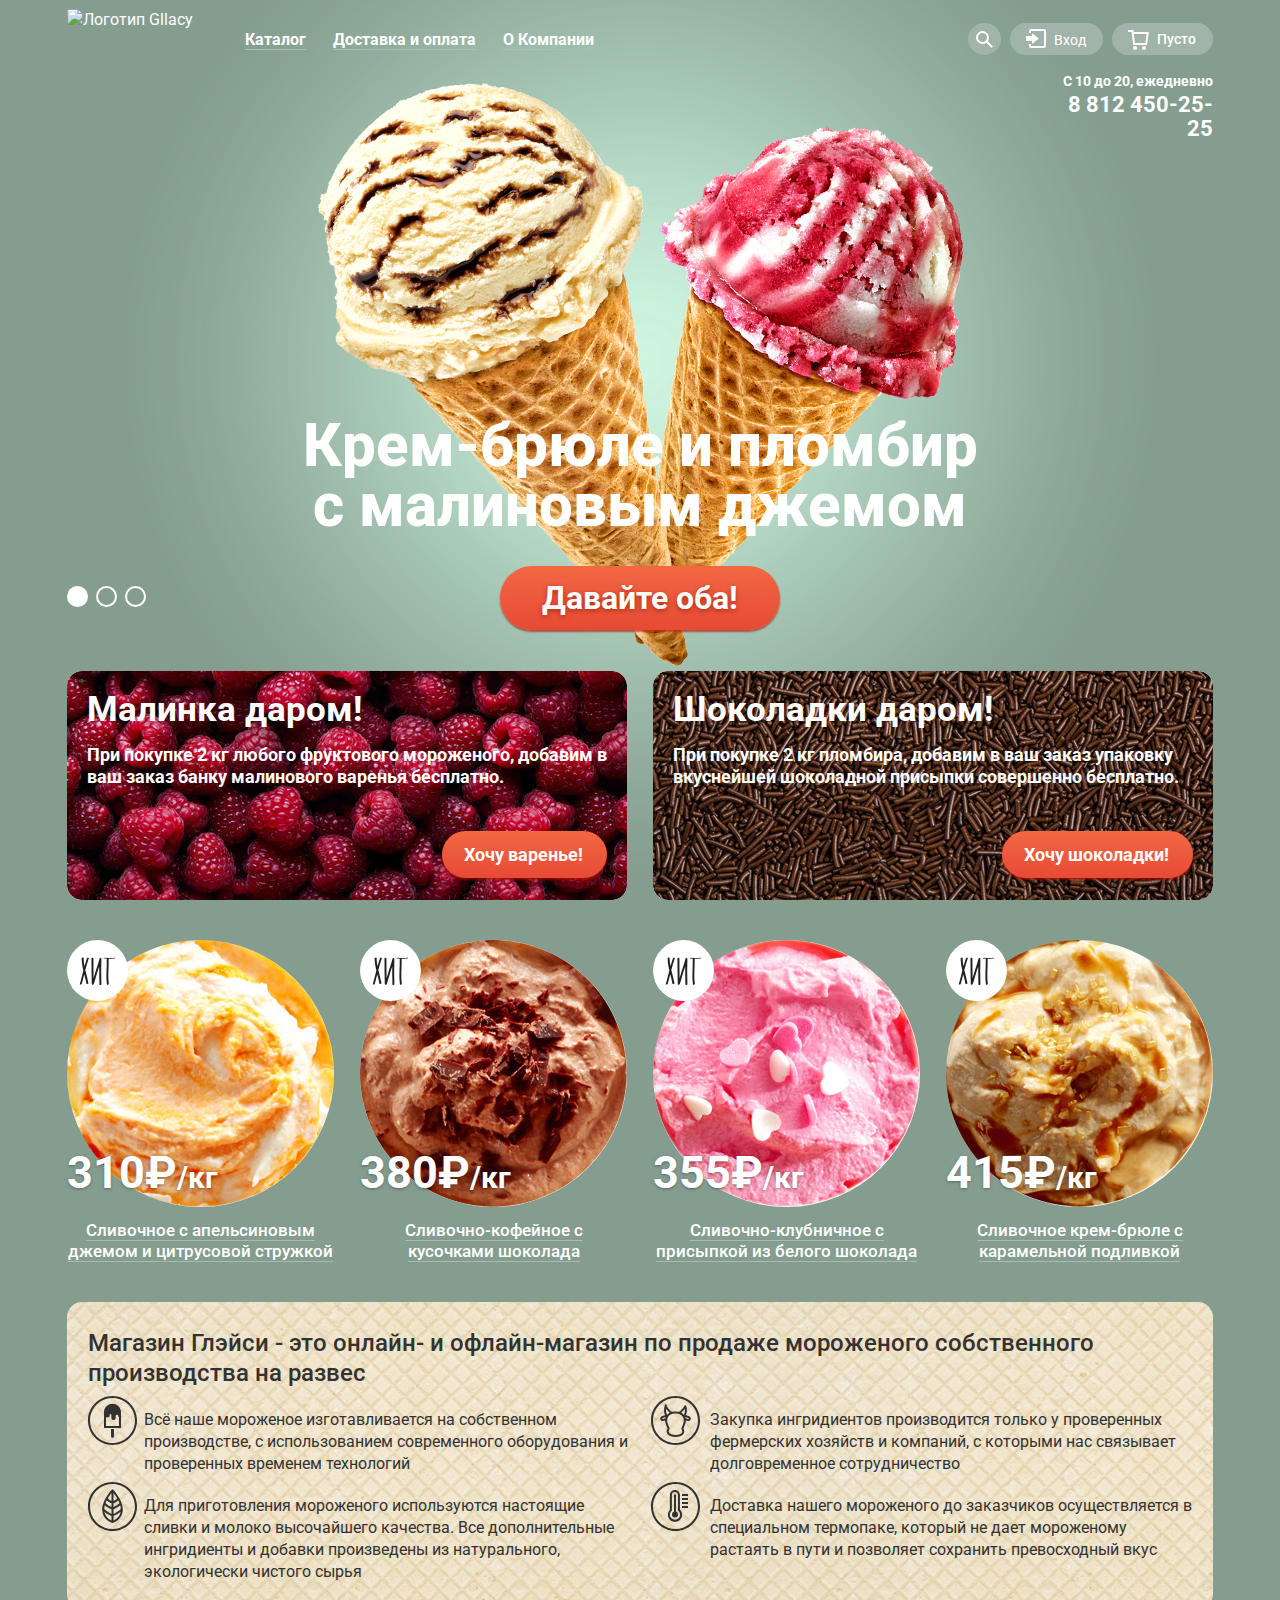
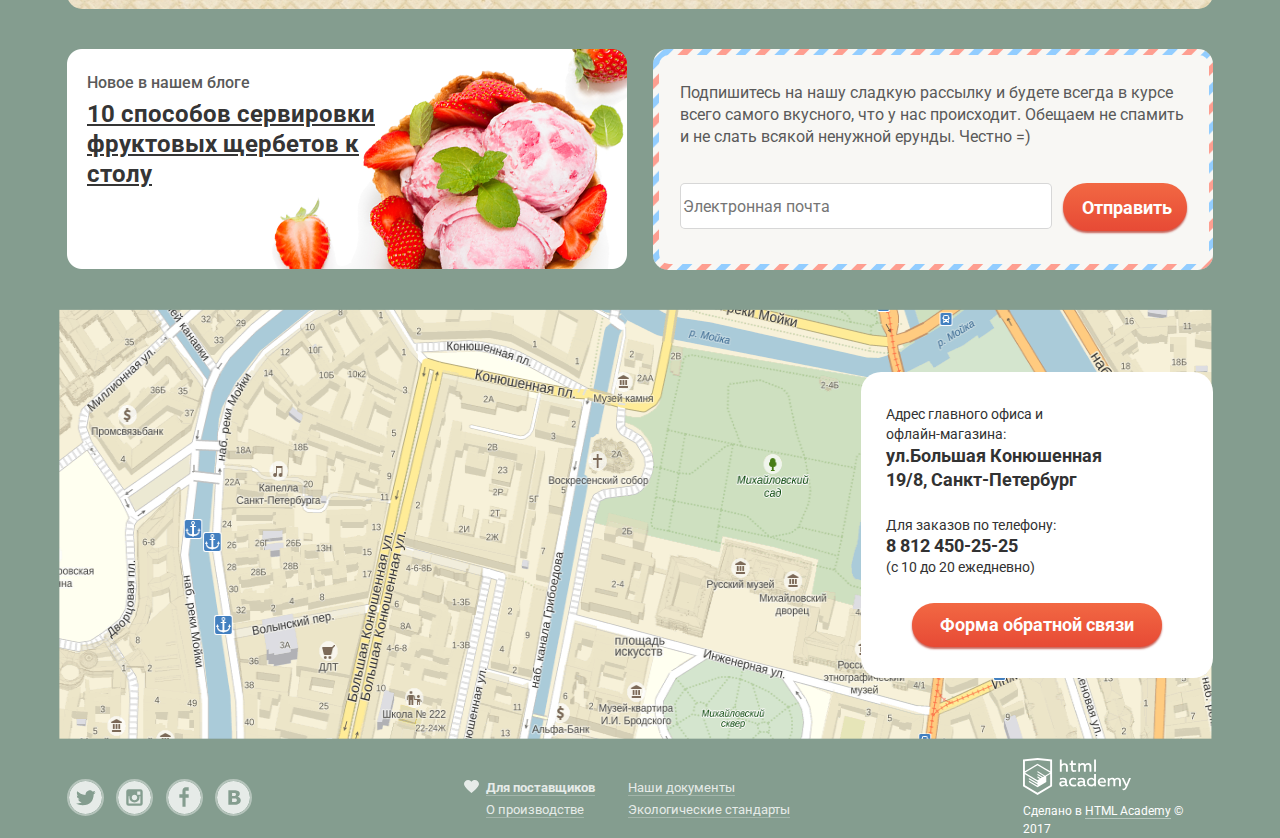
==== index.html @ 9f85aa32 "Декоративные элементы личного проекта" ====
<!DOCTYPE html>
<html lang="ru">
  <head>
    <meta charset="utf-8">
    <title>Gllacy-магазин мороженого</title>
    <link href="https://fonts.googleapis.com/css?family=Roboto:400,700&amp;subset=cyrillic" rel="stylesheet">
    <link href="css/normalize.css" rel="stylesheet">
    <link href="css/style.css" rel="stylesheet">
  </head>
  <body>
    <input class="visually-hidden" type="radio" id="product-1" name="toggle" checked>
    <input class="visually-hidden" type="radio" id="product-2" name="toggle">
    <input class="visually-hidden" type="radio" id="product-3" name="toggle">
    <div class="site-wrapper">
      <header class="main-header wrapper-page">
        <nav class="main-navigation">
          <div class="main-navigation-container">
            <img class="main-header-logo" src="img/logo.svg" width="154" height="64" alt="Логотип Gllacy">
            <ul class="site-navigation">
              <li class="site-navigation-item site-subnavigation-open">
                <a class="site-navigation-item-link" href="#">Каталог</a>
                <ul class="popup site-subnavigation">
                  <li class="site-subnavigation-new"><a href="#"><b>Новинки</b></a></li>
                  <li><a href="catalog.html">Сливочное</a></li>
                  <li><a href="#">Щербеты</a></li>
                  <li><a href="#">Фруктовый лёд</a></li>
                  <li><a href="#">Мелорин</a></li>
                </ul>
              </li>
              <li class="site-navigation-item"><a class="site-navigation-item-link" href="delivery.html">Доставка и оплата</a></li>
              <li class="site-navigation-item"><a class="site-navigation-item-link" href="company.html">О Компании</a></li>
            </ul>
            <div class="header-right-wrapper">
              <div class="header-search">
                <a class="header-search-button" href="#"><span class="visually-hidden">Поиск</span>
                  <svg xmlns="http://www.w3.org/2000/svg" xmlns:xlink="http://www.w3.org/1999/xlink" width="17" height="17" viewBox="0 0 17 17"><path fill="#fff" d="M16.958 15.527L11.75 10.32A6.455 6.455 0 0 0 13 6.5 6.5 6.5 0 1 0 6.5 13a6.465 6.465 0 0 0 3.839-1.263l5.205 5.204 1.414-1.414zM6.5 11C4.019 11 2 8.981 2 6.5S4.019 2 6.5 2 11 4.019 11 6.5 8.981 11 6.5 11z"/></svg>
                </a>
                <form class="popup search-form" action="https://echo.htmlacademy.ru" method="get">
                  <p>
                    <label class="visually-hidden" for="search-field">Что ищем?</label>
                    <input class="field-search" type="search" name="search" id="search-field" placeholder="Что ищем?">
                  </p>
                  <button class="button button-search visually-hidden" type="submit">Найти</button>
                </form>
              </div>
              <div class="user-navigation">
                <a class="login-link" href="#">Вход</a>
                <div class="popup-login">
                  <form class="popup login-form" action="https://echo.htmlacademy.ru" method="post">
                    <p>
                      <label class="visually-hidden" for="login-field">Электронная почта</label>
                      <input class="field-login" type="email" name="login" id="login-field" placeholder="Электронная почта">
                    </p>
                    <p>
                      <label class="visually-hidden" for="password-field">Пароль</label>
                      <input class="field-login" type="password" name="password" id="password-field" placeholder="Пароль">
                    </p>
                    <button class="button button-login" type="submit">Войти</button>
                  </form>
                  <ul class="login-link-help">
                    <li><a href="#">Забыли пароль?</a></li>
                    <li><a href="#">Новая регистрация</a></li>
                  </ul>
                </div>
              </div>
              <div class="main-basket">
                <a class="main-basket-button" href="#">Пусто</a>
              </div>
            </div>
          </div>
          <div class="main-bottom-container">
            <p class="main-schedule">С 10 до 20, ежедневно</p>
            <p class="main-phone"><a href="tel:88124502525">8 812 450-25-25</a></p>
          </div>
        </nav>
      </header>
      <main class="container">
        <div class="wrapper-page">
          <h1 class="visually-hidden">Gllacy</h1>
          <section class="slider">
            <ul class="slider-list">
              <li class="slide-item slide" id="slide1">
                <h3>Крем-брюле и пломбир с малиновым джемом</h3>
                <p><a class="button slide-button" href="#">Давайте оба!</a></p>
              </li>
              <li class="slide-item slide" id="slide2">
                <h3>Шоколадный пломбир и лимонный сорбет</h3>
                <p><a class="button slide-button" href="#">Давайте оба!</a></p>
              </li>
              <li class="slide-item slide" id="slide3">
                <h3>Пломбир с помадкой и клубничный щербет</h3>
                <p><a class="button slide-button" href="#">Давайте оба!</a></p>
              </li>
            </ul>
            <div class="slider-controls">
              <label for="product-1">Первый слайд</label>
              <label for="product-2">Второй слайд</label>
              <label for="product-3">Третий слайд</label>
            </div>
          </section>
          <section class="promotions">
            <div class="promotions-container promotions-raspberry">
              <h2 class="promotions-item-present">Малинка даром!</h2>
              <p class="promotions-item-conditions">При покупке 2 кг любого фруктового мороженого, добавим в ваш заказ банку малинового варенья бесплатно.</p>
              <a class="button promotions-item-button" href="#">Хочу варенье!</a>
            </div>
            <div class="promotions-container promotions-chocolate">
              <h2 class="promotions-item-present">Шоколадки даром!</h2>
              <p class="promotions-item-conditions">При покупке 2 кг пломбира, добавим в ваш заказ упаковку вкуснейшей шоколадной присыпки совершенно бесплатно.</p>
              <a class="button promotions-item-button" href="#">Хочу шоколадки!</a>
            </div>
          </section>
          <section class="catalog">
            <h2 class="visually-hidden">Выбор покупателей</h2>
            <ul class="catalog-list">
              <li class="catalog-item catalog-item-hit">
                <img src="img/orange.jpg" width="267" height="267" alt="Сливочное с апельсиновым джемом">
                <p class="catalog-item-price">310&#8381;<span class="catalog-item-weight">/кг</span></p>
                <h3 class="catalog-item-title">
                  <a href="description-orange.html">Сливочное с апельсиновым джемом и цитрусовой стружкой</a>
                </h3>
                <p class="catalog-quickview"><a class="button catalog-button" href="#">Быстрый просмотр</a></p>
              </li>
              <li class="catalog-item catalog-item-hit">
                <img src="img/coffee.jpg" width="267" height="267" alt="Сливочно-кофейное">
                <p class="catalog-item-price">380&#8381;<span class="catalog-item-weight">/кг</span></p>
                <h3 class="catalog-item-title">
                  <a href="description-coffee.html">Сливочно-кофейное с кусочками шоколада</a>
                </h3>
                <p class="catalog-quickview"><a class="button catalog-button" href="#">Быстрый просмотр</a></p>
              </li>
              <li class="catalog-item catalog-item-hit">
                <img src="img/strawberry.jpg" width="267" height="267" alt="Сливочно-клубничное">
                <p class="catalog-item-price">355&#8381;<span class="catalog-item-weight">/кг</span></p>
                <h3 class="catalog-item-title">
                  <a href="description-strawberry.html">Сливочно-клубничное с присыпкой из белого шоколада</a>
                </h3>
                <p class="catalog-quickview"><a class="button catalog-button" href="#">Быстрый просмотр</a></p>
              </li>
              <li class="catalog-item catalog-item-hit">
                <img src="img/brulee.jpg" width="267" height="267" alt="Сливочное крем-брюле">
                <p class="catalog-item-price">415&#8381;<span class="catalog-item-weight">/кг</span></p>
                <h3 class="catalog-item-title">
                  <a href="description-brulee.html">Сливочное крем-брюле с карамельной подливкой</a>
                </h3>
                <p class="catalog-quickview"><a class="button catalog-button" href="#">Быстрый просмотр</a></p>
              </li>
            </ul>
          </section>
          <section class="advantages">
            <h3 class="advantages-title">Магазин Глэйси - это онлайн- и офлайн-магазин по продаже мороженого собственного производства на развес</h3>
            <ul class="advantages-list">
              <li class="advantages-item">
                <p class="advantages-icon-ice-cream">Всё наше мороженое изготавливается на собственном производстве, с использованием современного оборудования и проверенных временем технологий</p>
              </li>
              <li class="advantages-item">
                <p class="advantages-icon-cow">Закупка ингридиентов производится только у проверенных фермерских хозяйств и компаний, с которыми нас связывает долговременное сотрудничество</p>
              </li>
              <li class="advantages-item">
                <p class="advantages-icon-eco">Для приготовления мороженого используются настоящие сливки и молоко высочайшего качества. Все дополнительные ингридиенты и добавки произведены из натурального, экологически чистого сырья</p>
              </li>
              <li class="advantages-item">
                <p class="advantages-icon-thermometer">Доставка нашего мороженого до заказчиков осуществляется в специальном термопаке, который не дает мороженому растаять в пути и позволяет сохранить превосходный вкус</p>
              </li>
            </ul>
          </section>
          <div class="blog-container">
            <article class="blog">
              <h2 class="visually-hidden">Блог</h2>
              <p class="blog-title">Новое в нашем блоге</p>
              <p class="blog-recipe"><a href="recipe.html">10 способов сервировки фруктовых щербетов к столу</a></p>
            </article>
            <section class="subscription">
              <div class="subscription-background">
                <p class="subscription-info">Подпишитесь на нашу сладкую рассылку и будете всегда в курсе всего самого вкусного, что у нас происходит. Обещаем не спамить и не слать всякой ненужной ерунды. Честно =)</p>
                <form class="subscription-form" action="https://echo.htmlacademy.ru" method="post">
                  <p class="subscription-item">
                    <label class="visually-hidden" for="subscription-field">Электронная почта</label>
                    <input class="field-subscription" type="email" name="mail" id="subscription-field" placeholder="Электронная почта">
                  </p>
                  <button class="button button-subscription" type="submit">Отправить</button>
                </form>
              </div>
            </section>
          </div>
        </div>
        <div class="contacts-information">
          <img class="map" src="img/map.png" width="1200" height="430" alt="Адрес магазина на карте">
          <div class="wrapper-page">
            <section class="contacts">
              <p>Адрес главного офиса
              и офлайн-магазина:
              <b class="contacts-address">ул.Большая Конюшенная
              19/8, Санкт-Петербург</b>
              Для заказов по телефону:</p>
              <p class="contacts-telephone-link"><a href="tel:88124502525">8 812 450-25-25</a>
                (с 10 до 20 ежедневно)</p>
              <a class="button contacts-button" href="contacts.html">Форма обратной связи</a>
            </section>
          </div>
        </div>
      </main>
      <footer class="main-footer wrapper-page">
        <div class="main-footer-container">
          <div>
            <ul class="footer-social">
              <li>
                <a class="social-button" href="#"><span class="visually-hidden">Твиттер</span>
                  <svg xmlns="http://www.w3.org/2000/svg" width="33" height="33" viewBox="0 0 32 32"><path fill="#FFF" d="M16 0C7.164 0 0 7.164 0 16c0 8.837 7.164 16 16 16 8.837 0 16-7.163 16-16 0-8.836-7.163-16-16-16zm7.944 12.809c-.251 6.516-3.463 10.832-10.992 10.702h-.486c-.447 0-4.543-.443-5.344-1.823 2.479.19 4.247-.406 5.12-1.136-1.048-.289-2.923-.461-3.251-2.848.384.104.618.221 1.299.113-1.307-.824-2.758-1.519-2.679-3.643.311.317 1.164.518 1.46.457-.768-.233-2.149-3.244-.974-4.781 1.984 1.79 4.075 3.482 7.804 3.643.227-2.214 1.24-3.699 3.168-4.325 1.84-.479 3.255.26 3.901 1.138.737-.224 1.453-.466 2.193-.685-.004.833-.569 1.463-.935 1.709.747.165 1.423-.475 1.423-.475-.184.963-1.094 1.725-1.707 1.954z"/></svg>
                </a>
              </li>
              <li>
                <a class="social-button" href="#"><span class="visually-hidden">Инстаграм</span>
                  <svg xmlns="http://www.w3.org/2000/svg" width="33" height="33" viewBox="0 0 32 32"><g fill="#FFF"><path d="M20.916 16a4.938 4.938 0 1 1-9.877 0c0-.394.051-.773.138-1.14h-.897v6.838h11.396V14.86h-.897c.086.367.137.746.137 1.14z"/><path d="M15.978 18.659c1.466 0 2.659-1.193 2.659-2.659s-1.193-2.659-2.659-2.659c-1.466 0-2.659 1.193-2.659 2.659s1.192 2.659 2.659 2.659zM18.637 10.302h3.039v3.039h-3.039z"/><path d="M16 0C7.164 0 0 7.164 0 16c0 8.837 7.164 16 16 16 8.837 0 16-7.163 16-16 0-8.836-7.163-16-16-16zm7.955 21.698a2.285 2.285 0 0 1-2.279 2.279H10.279A2.285 2.285 0 0 1 8 21.698V10.302a2.286 2.286 0 0 1 2.279-2.279h11.396a2.286 2.286 0 0 1 2.279 2.279v11.396z"/></g></svg>
                </a>
              </li>
              <li>
                <a class="social-button" href="#"><span class="visually-hidden">Фейсбук</span>
                  <svg xmlns="http://www.w3.org/2000/svg" width="33" height="33" viewBox="0 0 32 32"><path fill="#FFF" d="M16 0C7.164 0 0 7.163 0 16s7.164 16 16 16c8.837 0 16-7.164 16-16S24.837 0 16 0zm4.062 9.455h-3.021v3.444h3.021v3.445h-3.021v8.61H14.02v-8.61H11v-3.445h3.021V9.455c0-1.902 1.353-3.445 3.021-3.445h3.021v3.445z"/></svg>
                </a>
              </li>
              <li>
                <a class="social-button" href="#"><span class="visually-hidden">Вконтакте</span>
                  <svg xmlns="http://www.w3.org/2000/svg" width="33" height="33" viewBox="0 0 32 32"><g fill="#FFF"><path d="M16.637 14.495c.402-.019.719-.082.951-.188.326-.145.54-.33.641-.559.101-.229.15-.496.15-.797 0-.232-.058-.465-.174-.697-.116-.232-.322-.405-.617-.517-.264-.1-.592-.155-.984-.165a76.242 76.242 0 0 0-1.652-.014h-.339v2.965h.565c.571 0 1.057-.009 1.459-.028zM18.118 17.084c-.282-.081-.672-.125-1.166-.132a127.97 127.97 0 0 0-1.55-.009h-.79v3.493h.264c1.014 0 1.74-.003 2.18-.009a3.2 3.2 0 0 0 1.212-.245c.377-.157.633-.364.774-.625s.214-.562.214-.9c0-.446-.088-.788-.261-1.03-.17-.241-.464-.423-.877-.543z"/><path d="M16 0C7.164 0 0 7.164 0 16c0 8.837 7.164 16 16 16 8.837 0 16-7.163 16-16 0-8.836-7.163-16-16-16zm6.602 20.531a3.73 3.73 0 0 1-1.124 1.327c-.552.415-1.161.71-1.823.886s-1.501.264-2.519.264h-6.121V8.987h5.443c1.13 0 1.957.038 2.48.113a5.126 5.126 0 0 1 1.561.5c.533.27.929.632 1.189 1.087.26.455.392.975.392 1.558 0 .678-.179 1.278-.536 1.795-.358.518-.863.92-1.517 1.208v.075c.917.182 1.642.559 2.179 1.13.537.571.807 1.325.807 2.261 0 .678-.138 1.283-.411 1.817z"/></g></svg>
                </a>
              </li>
            </ul>
          </div>
          <div>
            <ul class="footer-menu">
              <li class="footer-item-wrapper"><a class="footer-item-provider" href="suppliers.html">Для поставщиков</a></li>
              <li class="footer-item-wrapper footer-item-documentation"><a class="footer-item" href="documentation.html">Наши документы</a></li>
              <li class="footer-item-wrapper"><a class="footer-item" href="production.html">О производстве</a></li>
              <li class="footer-item-wrapper"><a class="footer-item" href="standards.html">Экологические стандарты</a></li>
            </ul>
          </div>
          <div class="footer-copyright">
            <a href="https://htmlacademy.ru/intensive/htmlcss"><img src="img/logo_htmlacademy_small.svg" width="108" height="39" alt="Логотип htmlacademy"></a>
            <p class="footer-copyright-link">Сделано в <a class="footer-copyright-link" href="https://htmlacademy.ru/intensive/htmlcss">HTML Academy</a> &copy; 2017</p>
          </div>
        </div>
      </footer>
      <section class="modal modal-feedback">
        <h3>Мы обязательно вам ответим!</h3>
        <form class="feedback-form" action="https://echo.htmlacademy.ru" method="post">
          <p>
            <label class="visually-hidden" for="feedback-name">Имя</label>
            <input class="feedback-field" type="text" name="name" id="feedback-name" placeholder="Как вас зовут?">
          </p>
          <p>
            <label class="visually-hidden" for="feedback-mail">Почта</label>
            <input class="feedback-field" type="email" name="mail" id="feedback-mail" placeholder="Ваша почта для ответа?">
          </p>
          <p>
            <label class="visually-hidden" for="feedback-comment">Текст</label>
            <textarea class="feedback-field-comment" name="text" id="feedback-comment" rows="">Напишите что-нибудь...</textarea>
          </p>
          <button class="button button-feedback" type="submit">Отправить</button>
        </form>
        <button class="modal-close" type="button">Закрыть</button>
      </section>
    </div>
  </body>
</html>
---- css/style.css ----
body {
  margin: 0;
  padding: 0;

  font-family: "Roboto", Arial, sans-serif;
  font-size: 16px;
  line-height: 22px;
  font-weight: 400;
  color: #ffffff;

  background-color: #849d8f;
}

.visually-hidden:not(:focus):not(:active),
input[type="checkbox"].visually-hidden,
input[type="radio"].visually-hidden {
  position: absolute;

  width: 1px;
  height: 1px;
  margin: -1px;
  border: 0;
  padding: 0;

  white-space: nowrap;

  clip-path: inset(100%);
  clip: rect(0 0 0 0);
  overflow: hidden;
}

.button {
  text-decoration: none;
}

.button:hover,
.button:focus {
  background: linear-gradient(to bottom, #f58669 0%, #ec6f5e 100%);
  box-shadow: 0 2px 2px rgba(172, 16, 0, 1);
}

.button:active {
  background: linear-gradient(to bottom, #d84732 0%, #e1613e 100%);
  box-shadow: inset 0 2px 2px rgba(172, 16, 0, 1);
}

.popup {
  box-shadow: 0 20px 20px rgba(0, 0, 0, 0.4);
  background-color: #f8f7f4;
}

.site-wrapper {
  background-color: #849d8f;
  background-repeat: no-repeat;
  background-position: top center;

  transition: background-image 0.5s ease, background-color 0.5s ease;
}

.site-wrapper::before,
.site-wrapper::after {
  content: "";

  visibility: hidden;
}

.site-wrapper::before {
  background-image: url("../img/slide2.png");
}

.site-wrapper::after {
  background-image: url("../img/slide3.png");
}

.wrapper-page {
  width: 1146px;
  margin: 0 auto;
}

.main-navigation {
  display: flex;
  flex-direction: column;
  width: 100%;
  padding: 0;
  padding-top: 9px;
  margin: 0;
}

.main-navigation-container {
  display: flex;
  width: 100%;
  height: 64px;
  margin: 0;
  padding: 0;
}

.site-navigation {
  position: relative;
  display: flex;
  flex-wrap: wrap;
  align-items: center;
  width: 477px;
  margin: 0;
  margin-left: 10px;
  padding: 0;

  font-size: 16px;
  line-height: 18px;
  list-style: none;
  color: #ffffff;
}

.site-navigation a {
  display: block;
  text-decoration: none;
  color: #ffffff;

  border-bottom: 1px solid #adbdb4;
}

.site-navigation-item-link {
  margin: 9px 13px 10px 14px;

  font-weight: 700;
}

.site-navigation-item:hover,
.site-navigation-item:focus {
  margin: 0;
  border-radius: 20px;
  background-color: #f7f6f3;
}

.site-navigation-item:active {
  background-color: #ededed;
  box-shadow: inset 0 2px 1px #696969;
}

.site-navigation-item a:hover,
.site-navigation-item a:focus {
  color: #333333;
  background-color: #f7f6f3;
  border-bottom: none;
}

.site-navigation-item a:active  {
  background-color: #ededed;
}

.site-navigation-item:hover a,
.site-navigation-item:focus a {
  color: #333333;
  border-bottom: none;
}

.site-navigation-current {
  background-color: #d07058;
  border-radius: 20px;
}

.site-navigation-current a {
  border-bottom: none;
}

.site-subnavigation-open:hover .site-subnavigation {
  display: block;
}

.site-subnavigation {
  display: none;
  position: absolute;
  top: 53px;
  left: -5px;
  min-width: 143px;
  margin: 0;
  padding: 0;
  padding-bottom: 8px;
  z-index: 50;

  border-radius: 5px;
  font-size: 14px;
  line-height: 16px;
  list-style: none;
  color: #323232;

  box-shadow: 0 20px 20px rgba(0, 0, 0, 0.4);
  background-color: #f8f7f4;
}

.site-subnavigation li {
  display: flex;
  align-items: center;
  height: 28px;
  padding-left: 20px;
}

.site-subnavigation a {
  text-decoration: none;
  color: #323232;

  border-bottom: none;
}

.site-subnavigation a:hover,
.site-subnavigation a:focus,
.site-subnavigation li:hover,
.site-subnavigation li:focus {
  background-color: #fbded7;
}

.site-subnavigation a:active,
.site-subnavigation li:active {
  background-color: #f6b5a5;
}

.site-subnavigation-new {
  padding-top: 5px;
  padding-bottom: 8px;
  margin-bottom: 4px;

  border-bottom: 1px solid #d1d0ce;
}

.site-subnavigation-new:hover,
.site-subnavigation-new:focus {
  border-top-left-radius: 5px;
  border-top-right-radius: 5px;
}

.site-subnavigation-current {
  background-color: #d07058;
}

.header-right-wrapper {
  display: flex;
  flex-wrap: wrap;
  justify-content: space-between;
  width: 245px;
  margin: 0;
  margin-top: 14px;
  margin-bottom: 18px;
  margin-left: auto;
  padding: 0;

  font-size: 14px;
  line-height: 16px;
}

.catalog-header-wrapper {
  width: 261px;
}

.header-search {
  position: relative;

  background-color: #a1b4a9;
  border-radius: 100%;
}

.search-form {
  display: none;
}

.header-search:hover .search-form {
  display: block;
}

.header-search-button {
  display: block;
  padding: 8px;
  padding-bottom: 2px;
  margin: 0;
}

.header-search-button:hover,
.header-search-button:focus {
  background-color: #f8f7f4;
  border-radius: 100%;
}

.header-search-button:hover path,
.header-search-button:focus path {
  fill: #000000;
}

.search-form {
  position: absolute;
  top: 37px;
  left: -308px;
  width: 341px;

  border-radius: 5px;
}

.field-search {
  display: block;
  width: 311px;
  height: 44px;
  padding: 0;
  margin: 0 auto;
  border: 1px solid #d3d3d2;
  border-radius: 5px;
  background-color: #ffffff;
}

.user-navigation {
  display: flex;
  position: relative;
  align-items: center;

  background-color: #a1b4a9;
  border-radius: 30px;
}

.login-link {
  display: block;
  padding: 8px 17px 7px 44px;
  margin: 0;
  text-decoration: none;
  color: #ffffff;
}

.login-link::before {
  content: "";

  position: absolute;
  top: 6px;
  left: 16px;
  width: 21px;
  height: 19px;

  background-image: url("../img/entrance.svg");
  background-repeat: no-repeat;
  background-position: 0 0;
}

.login-link:hover::before,
.login-link:focus::before {
  background-image: url("../img/entrance_focus.svg");
}

.login-link:hover,
.login-link:focus {
  color: #323232;

  background-color: #f8f7f4;
  border-radius: 30px;
}

.popup-login {
  display: none;
}

.user-navigation:hover .popup-login {
  display: block;
}

.popup-login {
  position: absolute;
  top: 36px;
  left: -184px;
  margin: 0;
  padding: 0;
}

.login-form {
  position: relative;
  width: 277px;
  padding: 0;
  padding-top: 20px;
  margin: 0;

  border-radius: 5px;
}

.login-form p {
  padding: 0;
  margin: 0;
  margin-bottom: 20px;
}

.field-login {
  display: block;
  width: 241px;
  height: 44px;
  padding: 0;
  margin: 0 auto;

  border: 1px solid #d3d3d2;
  border-radius: 5px;
  background-color: #ffffff;
}

.button-login {
  margin-bottom: 22px;
  margin-left: 20px;
  padding: 13px 25px 12px 25px;

  font-size: 18px;
  font-weight: 700;
  line-height: 24px;
  color: #fefefe;

  box-shadow: 0px 2px 2px 0 rgba(172, 16, 0, 0.64);
  border: 0;
  border-radius: 50px;
  background-image: linear-gradient(to top, #e74a35, #f26843);
}

.login-link-help {
  position: absolute;
  top: 153px;
  left: 139px;
  padding: 0;
  margin: 0;

  font-size: 13px;
  line-height: 24px;
  list-style: none;
  color: #323232;
}

.login-link-help a {
  text-decoration: none;
  color: #323232;

  border-bottom: 1px solid #aeadab;
}

.main-basket,
.basket-full {
  display: flex;
  position: relative;
  align-items: center;

  font-size: 14px;
  font-weight: 500;
  line-height: 16px;

  background-color: #a1b4a9;
  border-radius: 50px;
}

.main-basket-button::before {
  content: "";

  position: absolute;
  top: 7px;
  left: 16px;
  width: 21px;
  height: 20px;

  background-image: url("../img/basket.svg");
  background-repeat: no-repeat;
  background-position: 0 0;
}

.main-basket a,
.basket-full a {
  display: block;
  padding: 0;
  padding-left: 45px;
  padding-right: 17px;
  margin: 0;

  text-decoration: none;
  color: #ffffff;
}

.basket-full {
  position: relative;

  background-color: #f8f7f4;
}

.basket-full a {
  color: #323232;
}

.basket-full-button::before {
  content: "";

  position: absolute;
  top: 7px;
  left: 16px;
  width: 21px;
  height: 20px;

  background-image: url("../img/basket_full.svg");
  background-repeat: no-repeat;
  background-position: 0 0;
}

.basket-full-list {
  display: none;
  position: absolute;
  top: 36px;
  left: -450px;
  padding: 3px 15px 21px 15px;

  font-size: 13px;
  line-height: 16px;
  border-radius: 5px;
  color: #323232;
}

.basket-full:hover .basket-full-list {
  display: block;
}

.basket-full-list p {
  margin: 0;
  margin-top: 17px;
  margin-left: 340px;
  padding: 0;

  text-align: right;
}

.basket-full-list b {
  font-size: 15px;
  font-weight: 700;
  line-height: 18px;
}

.basket-full-item {
  width: 100%;
  margin: 0;
  padding: 0;

  border-bottom: 1px solid #cacac7;
  border-spacing: 0px 16px;
}

.basket-full-item td {
  padding: 0;
}

.basket-full-price {
  color: #999999;
}

.checkout-button {
  text-align: center;
}

.checkout-button a {
  padding: 10px 15px 10px 14px;

  font-size: 18px;
  font-weight: 700;
  line-height: 24px;
  color: #fefefe;

  box-shadow: 0 1px 2px #ac1000;
  background-color: #e84d37;
  background-image: linear-gradient(to top, #e74a35 0%, #f26843 100%);
  border-radius: 50px;
}

.main-bottom-container {
  width: 170px;
  margin: 0;
  margin-left: auto;
  padding: 0;
}

.main-schedule {
  margin: 0;
  padding: 0;

  font-size: 14px;
  font-weight: 700;
  line-height: 16px;
  text-align: right;
  color: #ffffff;
}

.main-phone {
  font-size: 22px;
  font-weight: 700;
  line-height: 24px;
  text-align: right;
  color: #ffffff;
}

.main-phone {
  margin: 0;
  margin-top: 4px;
  padding: 0;
}

.main-phone a {
  text-decoration: none;
  color: #ffffff;
}

.catalog-list {
  display: flex;
  justify-content: space-between;
  flex-wrap: wrap;
  margin: 0;
  margin-bottom: 40px;
  padding: 0;
}

.catalog-item {
  position: relative;
  display: flex;
  flex-direction: column;
  width: 267px;
  margin: 0;
  padding: 0;
  z-index: 30;

  list-style: none;
}

.catalog-item:hover .catalog-quickview,
.catalog-item:focus .catalog-quickview {
  display: inline-block;
  z-index: -1;
}

.catalog-item img {
  display: block;
  margin: 0;
  margin-bottom: 13px;
  padding: 0;

  border-radius: 100%;
}

.catalog-item-hit::before {
  content: "";

  position: absolute;
  top: 0px;
  left: 0px;
  width: 61px;
  height: 61px;

  background-image: url("../img/hit.svg");
  background-repeat: no-repeat;
  background-position: 0 0;
}

.full-catalog-item {
  margin-bottom: 40px;
}

.catalog-item-title {
  margin: 0;
  padding: 0;

  font-size: 17px;
  font-weight: 500;
  line-height: 21px;
  text-align: center;
  color: #ffffff;
}

.catalog-item-title a {
  text-decoration: none;
  color: #ffffff;

  border-bottom: 1px solid #a9bab1;
}

.catalog-item-title a:hover,
.catalog-item-title a:focus {
  width: 60px;

  font-size: 17px;
  font-weight: 500;
  line-height: 21px;
  color: #ffbc9e;

  border-bottom: 1px solid #a7a294;
}

.catalog-item-price {
  position: absolute;
  top: 210px;
  left: 0;
  margin: 0;
  padding: 0;

  font-size: 45px;
  font-weight: 700;
  line-height: 45px;
  text-shadow: 0 1px 3px rgba(49, 50, 53, 0.5);
  color: #ffffff;
}

.catalog-item-weight {
  font-size: 30px;
}

.catalog-quickview {
  display: none;
  width: 293px;
  min-height: 405px;
  position: absolute;
  top: -6px;
  left: -13px;
  margin: 0;
  padding: 0;
  align-items: flex-end;

  background-color: rgba(248, 247, 244, 0.2);
}

.catalog-button {
  display: inline-block;
  position: absolute;
  top: 339px;
  left: 46px;
  margin: 0 auto;
  padding: 10px 17px;
  z-index: 60;

  font-size: 18px;
  font-weight: 700;
  line-height: 24px;
  color: #ffffff;

  box-shadow: 0 1px 2px #ac1000;
  background-color: #e84d37;
  background-image: linear-gradient(to top, #e74a35 0%, #f26843 100%);
  border: none;
  border-radius: 50px;

  cursor: pointer;
}

.slider {
  position: relative;

  padding-top: 275px;

  text-align: center;
  color: #ffffff;
}

.slider-list {
  margin: 0;
  padding: 0;
  padding-bottom: 25px;

  list-style: none;
}

.slide {
  display: none;
}

.slide-item h3 {
  width: 700px;
  margin: 0 auto;
  margin-bottom: 30px;

  font-size: 60px;
  line-height: 60px;
  font-weight: 800;
}

.slide-button {
  display: inline-block;
  padding: 10px 42px;

  font-size: 32px;
  font-weight: 700;
  line-height: 44px;
  text-align: center;
  color: #ffffff;
  vertical-align: top;
  text-decoration: none;
  text-shadow: 0 2px 5px rgba(160, 32, 11, 0.76);

  background: #f26843;
  background: linear-gradient(to bottom, #f26843 0%, #e74a35 100%);
  border-radius: 50px;
  box-shadow: 0 2px 2px rgba(172, 16, 0, 0.64);
  border: none;

  cursor: pointer;
}

.slider-controls {
  position: absolute;
  bottom: 63px;
  left: 0;
  z-index: 40;

  font-size: 0;
}

.slider-controls label {
  display: inline-block;
  width: 17px;
  height: 17px;
  margin-right: 8px;

  vertical-align: top;

  background-color: transparent;
  border: 2px solid #ffffff;
  border-radius: 50%;
  cursor: pointer;
}

#product-1:checked ~ .site-wrapper {
  background-color: #849d8f;
  background-image: url("../img/slide1.png");
}

#product-2:checked ~ .site-wrapper {
  background-color: #8996a6;
  background-image: url("../img/slide2.png");
}

#product-3:checked ~ .site-wrapper {
  background-color: #9d8b84;
  background-image: url("../img/slide3.png");
}

#product-1:checked ~ .site-wrapper #slide1,
#product-2:checked ~ .site-wrapper #slide2,
#product-3:checked ~ .site-wrapper #slide3 {
  display: block;
}

#product-1:checked ~ .site-wrapper label[for="product-1"],
#product-2:checked ~ .site-wrapper label[for="product-2"],
#product-3:checked ~ .site-wrapper label[for="product-3"] {
  background-color: #ffffff;
}

.promotions {
  display: flex;
  justify-content: space-between;
  margin: 0;
  margin-bottom: 40px;
  padding: 0;
}

.promotions-container {
  display: flex;
  flex-direction: column;
  box-sizing: border-box;
  width: 560px;
  margin: 0;
  padding-right: 20px;
  padding-left: 20px;

  border-radius: 15px;
}

.promotions-item-present {
  margin: 0;
  margin-bottom: 14px;
  margin-top: 18px;
  padding: 0;
}

.promotions-item-conditions {
  margin: 0;
  margin-bottom: 43px;
  padding: 0;
}

.promotions-item-button {
  display: inline-block;
  padding: 12px 24px 11px 22px;
  margin: 0;
  margin-left:auto;
  margin-bottom: 22px;

  font-size: 18px;
  font-weight: 700;
  line-height: 24px;
  text-align: center;
  vertical-align: top;
  color: #ffffff;

  box-shadow: 0 2px 2px rgba(172, 16, 0, 0.64);
  background-color: #ffffff;
  background-image: linear-gradient(to top, #e74a35 0%, #f26843 100%);
  border: none;
  border-radius: 50px;

  cursor: pointer;
}

.promotions-item-button:hover,
.promotions-item-button:focus {
  color: #fefefe;

  box-shadow: 0 1px 2px #ac1000;
  background-color: rgba(255, 255, 255, 0.2);
  background-image: linear-gradient(to top, #e74a35 0%, #f26843 100%);
}

.promotions-item-button:active {
  color: #fceeec;

  box-shadow: inset 0 2px 2px #942718;
  background-color: rgba(0, 0, 0, 0.07);
  background-image: linear-gradient(to top, #f26843 0%, #e74a35 100%);
}

.promotions-raspberry {
  background-image: url("../img/raspberries_background.jpg");
  background-position: center;
}

.promotions-raspberry h2 {
  font-size: 35px;
  font-weight: 700;
  line-height: 41px;
  color: #ffffff;
}

.promotions-raspberry p {
  font-size: 18px;
  font-weight: 700;
  line-height: 22px;
  color: #ffffff;
}

.promotions-chocolate {
  color: #ffffff;

  background-color: #849d8f;
  background-image: url("../img/choco_background.jpg");
  background-position: center;
}

.promotions-chocolate h2 {
  font-size: 35px;
  font-weight: 700;
  line-height: 41px;
  color: #ffffff;
}

.promotions-chocolate p {
  font-size: 18px;
  font-weight: 700;
  line-height: 22px;
  color: #ffffff;
}

.advantages {
  padding: 18px 0px 26px 21px;
  margin-bottom: 40px;

  color: #323232;

  background-color: #849d8f;
  background-image: url("../img/waffle_pattern.jpg");
  background-position: 0 0;
  border-radius: 15px;
}

.advantages-title {
  width: 1020px;
  margin: 0;
  margin-top: 8px;
  margin-bottom: 1px;
  padding: 0;

  font-size: 24px;
  font-weight: 500;
  line-height: 30px;
}

.advantages-list {
  display: flex;
  flex-wrap: wrap;
  list-style: none;
  margin: 0 auto;
  padding: 0;

  font-size: 16px;
  line-height: 22px;
}

.advantages-item {
  position: relative;
  width: 487px;
  margin: 0;
  margin-left: 56px;
  margin-top: 20px;
  padding: 0;
}

.advantages-item .advantages-icon-cow,
.advantages-item .advantages-icon-thermometer {
  width: 487px;
}

.advantages-item p {
  margin: 0;
}

.advantages-icon-ice-cream::before {
  content: "";

  position: absolute;
  top: -13px;
  left: -56px;
  width: 49px;
  height: 49px;

  background-image: url("../img/ice-cream.svg");
  background-repeat: no-repeat;
  background-position: 0 0;
}

.advantages-icon-cow {
  padding: 0;
  padding-left: 23px;
}

.advantages-icon-cow::before {
  content: "";

  position: absolute;
  top: -13px;
  left: -36px;
  width: 49px;
  height: 49px;

  background-image: url("../img/cow.svg");
  background-repeat: no-repeat;
  background-position: 0 0;
}

.advantages-icon-eco::before {
  content: "";

  position: absolute;
  top: -13px;
  left: -56px;
  width: 49px;
  height: 49px;

  background-image: url("../img/eco.svg");
  background-repeat: no-repeat;
  background-position: 0 0;
}

.advantages-icon-thermometer {
  padding: 0;
  padding-left: 23px;
}

.advantages-icon-thermometer::before {
  content: "";

  position: absolute;
  top: -13px;
  left: -36px;
  width: 49px;
  height: 49px;

  background-image: url("../img/thermometer.svg");
  background-repeat: no-repeat;
  background-position: 0 0;
}

.blog-container {
  display: flex;
  justify-content: space-between;
  margin: 0;
  margin-bottom: 39px;
  padding: 0;
}

.blog {
  width: 560px;
  margin: 0;
  padding: 0;
  padding-left: 20px;
  padding-top: 23px;

  background-color: #849d8f;
  background-image: url("../img/strawberry_background.png");
  background-repeat: no-repeat;
  background-position: 0 0;
}

.blog-title {
  margin: 0;
  padding: 0;

  font-size: 16px;
  font-weight: 500;
  line-height: 22px;
  color: #5a5a5a;
}

.blog-recipe {
  margin: 0;
  margin-top: 5px;
  padding: 0;
}

.blog-recipe a {
  display: block;
  width: 290px;
  margin: 0;
  padding: 0;

  font-size: 24px;
  font-weight: 700;
  line-height: 30px;
  color: #353535;
}

.subscription {
  width: 560px;
  margin: 0;
  padding: 0;

  background-color: #f8f7f4;
  background-image: url("../img/post.png");
  background-repeat: round;
  border-radius: 15px;
}

.subscription-background {
  width: 550px;
  margin: 6px;
  padding: 27px 22px 33px 21px;
  box-sizing: border-box;

  font-size: 16px;
  line-height: 22px;
  color: #5a5a5a;

  background-color: #f8f7f4;
  background-position: center;
  border-radius: 10px;
}

.subscription-info {
  margin: 0;
  margin-bottom: 35px;
  padding: 0;
}

.subscription-form {
  display: flex;
  margin: 0 auto;
  padding: 0;
}

.subscription-item {
  margin: 0;
  padding: 0;
}

.field-subscription {
  width: 366px;
  height: 42px;

  border: 1px solid rgba(178, 178, 178, 0.52);
  background-color: #ffffff;
  border-radius: 5px;
}

.button-subscription {
  display: inline-block;
  margin: 0;
  margin-left: 11px;
  padding: 13px 15px 11px 19px;

  font-size: 18px;
  font-weight: 700;
  line-height: 24px;
  color: #fefefe;

  box-shadow: 0 2px 2px rgba(172, 16, 0, 0.64);
  background-color: #e84d37;
  background-image: linear-gradient(to top, #e74a35 0%, #f26843 100%);
  border: none;
  border-radius: 50px;

  cursor: pointer;
}

.contacts-information {
  position: relative;
  width: 1200px;
  margin: 0 auto;

  padding: 0;
}

.contacts {
  position: absolute;
  top: 63px;
  right: 27px;
  display: flex;
  flex-direction: column;
  width: 302px;
  margin: 0;
  margin-left: auto;
  padding: 32px 25px 31px;

  font-size: 14px;
  line-height: 20px;
  color: #323232;

  background-color: #ffffff;
  border-radius: 20px;
}

.contacts p {
  width: 172px;
  margin: 0;
  padding: 0;
}

.contacts b {
  display: block;
  width: 222px;
  margin: 0;
  margin-bottom: 23px;
  padding: 0;
}

.contacts-address {
  font-size: 18px;
  font-weight: 700;
  line-height: 24px;
}

.contacts-telephone-link a {
  display: block;

  font-size: 18px;
  font-weight: 700;
  line-height: 22px;
  text-decoration: none;

  color: #323232;
}

.contacts-button {
  display: inline-block;
  margin: 26px auto 0;
  padding: 10px 28px;

  font-size: 18px;
  font-weight: 700;
  line-height: 24px;
  color: #fefefe;

  box-shadow: 0 2px 2px rgba(172, 16, 0, 0.64);
  background-color: #e84d37;
  background-image: linear-gradient(to top, #e74a35 0%, #f26843 100%);
  border: none;
  border-radius: 50px;

  cursor: pointer;
}

.breadcrumbs,
.breadcrumbs a {
  display: flex;
  justify-content: flex-start;
  flex-wrap: wrap;
  margin: 0;
  margin-bottom: 10px;
  padding: 0;

  list-style: none;

  font-size: 14px;
  line-height: 16px;
  text-decoration: none;
  color: #ffffff;
}

.breadcrumbs li {
  position: relative;

  margin-right: 21px;
}

.breadcrumbs li:last-child {
  margin-right: 0;
}

.breadcrumbs li::after {
  content: "";

  position: absolute;
  top: 5px;
  right: -15px;

  width: 6px;
  height: 6px;

  background-color: #ffffff;
}

.breadcrumbs-current::after {
  display: none;
}

.breadcrumbs-item a {
  border-bottom: 1px solid #aebeb5;
}

.breadcrumbs-item a:hover,
.breadcrumbs-item a:focus {
  color: #ffbc9e;

  border-bottom: 1px solid #a7a294;
}

.page-title {
  margin: 0;
  margin-bottom: 35px;
  padding: 0;

  font-size: 35px;
  font-weight: 700;
  line-height: 41px;
  color: #ffffff;
}

.filters {
  margin: 0;
  margin-bottom: 39px;
  padding: 0;
}

.filters fieldset {
  margin-bottom: 18px;
  margin-right: 14px;
}

.filter {
  width: 879px;
  display: flex;
  flex-wrap: wrap;
  margin: 0;
  padding: 0;

  font-size: 14px;
  font-weight: 500;
  line-height: 16px;
}

.filter-sorting-container {
  margin: 0;
  padding: 0;

  border: none;
}

.filter legend {
  margin: 0;
  margin-bottom: 5px;
  padding: 0;
  padding-left: 16px;
}

.sorting,
.range-controls,
.filter-fatty-list,
.filter-fillers-list {
  padding: 8px 8px 8px 14px;

  font-size: 16px;
  font-weight: 500;
  color: #ffffff;

  background-color: #9db1a5;

  border: none;
  border-radius: 50px;
}

.sorting option {
  margin: 0;
  padding: 0;
}

.sorting:hover {
  font-weight: 500;
  color: #323232;

  background-color: #ffffff;
}

.filter-price-container {
  width: 220px;
  margin: 0;
  padding: 0;

  border: none;
}

.range-controls {
  position: relative;
  padding: 17px 22px 16px 22px;
}

.range-controls .scale {
  height: 4px;

  background: rgba(248, 247, 244, 0.5);
}

.range-controls .bar {
  position: absolute;
  left: 50px;
  width: 100px;
  height: 4px;

  background: #f8f7f4;
}

.range-toggle {
  position: absolute;
  top: 11px;

  width: 3px;
  height: 3px;

  background: #9db1a5;
  border: 6px solid #ffffff;
  border-radius: 50%;
  cursor: pointer;
}

.range-toggle-min {
  left: 35px;
}

.range-toggle-max {
  left: 150px;
}

.filter-option label {
  position: relative;
  display: block;
  float: right;

  cursor: pointer;
}

.filter-fatty-container {
  width: 415px;
  margin: 0;
  padding: 0;

  border: none;
}

.filter-fatty-list {
  display: flex;
  justify-content: space-between;
  list-style: none;
  margin: 0;
  padding: 11px 17px 10px 46px;
}

.filter-fatty + label::before {
  content: "";

  position: absolute;
  left: -33px;
  top: -3px;

  width: 22px;
  height: 22px;

  background-image: url("../img/radio_off.svg");
}

.filter-fatty:checked + label::after {
  content: "";

  position: absolute;
  left: -33px;
  top: -3px;

  width: 22px;
  height: 22px;

  background-image: url("../img/radio_on.svg");
}

.filter-fillers-container {
  width: 702px;
  margin: 0;
  padding: 0;

  border: none;
}

.filter-fillers-list {
  display: flex;
  justify-content: space-between;
  list-style: none;
  margin: 0;
  padding: 11px 12px 10px 48px;
}

.filter-fillers + label::before {
  content: "";
  position: absolute;
  left: -35px;
  top: -2px;

  width: 20px;
  height: 20px;

  background-image: url("../img/checkbox-off.svg");
  background-repeat: no-repeat;
  background-position: 0 0;
}

.filter-fillers:checked + label::after {
  content: "";

  position: absolute;
  left: -35px;
  top: -2px;

  width: 24px;
  height: 20px;

  background-image: url("../img/checkbox-on.svg");
  background-repeat: no-repeat;
  background-position: 0 0;
}

.filter-button {
  width: 144px;
  height: 37px;
  margin-top: 21px;

  font-size: 16px;
  font-weight: 500;
  line-height: 18px;
  color: #ffffff;

  border: 2px solid #ffffff;
  border-radius: 50px;
  background-color: #a7b8af;
}

.filter-button:hover,
.filter-button:focus {
  color: #323232;

  background-color: #ffffff;
}

.filter-button:active {
  color: #323232;

  box-shadow: inset 0 2px 1px #696969;
  background-color: #ededed;
}

.pagination-list {
  display: flex;
  width: 191px;
  margin: 0;
  margin-left: auto;
  padding: 0;

  list-style: none;
}

.pagination-list li:first-child {
  opacity: 0.2;
}

.pagination-list a {
  display: block;
  padding: 4px 9px;
  text-decoration: none;
  font-size: 16px;
  font-weight: 500;
  line-height: 18px;
  color: #ffffff;

  border-radius: 100%;
  cursor: pointer;
}

.pagination-list a:hover,
.pagination-list a:focus {
  background-color: #9db1a5;
}

.pagination-list a:active {
  color: #323232;
  background-color: #ffffff;
}

.pagination-item {
  margin: 0;
  padding: 0;
}

.pagination-item-current a {
  color: #323232;

  background-color: #ffffff;
}

.main-footer {
  margin-top: 12px;
}

.main-footer a {
  text-decoration: none;
}

.catalog-footer {
  margin-top: 30px;
}

.main-footer-container {
  display: flex;
  justify-content: space-between;
  align-items: center;
  margin: 0;
}

.catalog-footer-container {
  padding-top: 18px;
  border-top: 1px solid rgba(255, 255, 255, 0.2);
}

.footer-social {
  display: flex;
  justify-content: space-between;
  align-items: center;
  width: 185px;
  margin: 0 auto;
  padding: 0;

  list-style: none;
}

.social-button {
  display: flex;
  align-items: center;
  justify-content: center;

  opacity: 0.8;
}

.social-button:hover {
  opacity: 1;
}

.social-button svg {
  border-radius: 100%;
  border: 2px solid rgba(255, 255, 255, 0.5);
}

.footer-menu {
  position: relative;
  display: flex;
  flex-wrap: wrap;
  justify-content: space-between;
  width: 304px;
  margin: 0;
  padding: 0;

  list-style: none;
  opacity: 0.8;
}

.footer-menu a {
  border-bottom: 1px solid #abbcb3;
  text-align: left;
}

.footer-menu a:hover,
.footer-menu a:focus {
  color: #ffbc9e;

  border-bottom: 1px solid #a7a294;
}

.footer-item {
  font-size: 13px;
  line-height: 18px;
  text-align: left;
  color: #ffffff;
}

.footer-item-provider {
  font-size: 13px;
  font-weight: 700;
  line-height: 18px;
  color: #ffffff;
}

.footer-item-provider::before {
  content: "";

  position: absolute;
  top: 4px;
  left: -22px;
  width: 15px;
  height: 13px;

  background-image: url("../img/heart.svg");
  background-repeat: no-repeat;
  background-position: 0 0;
}

.footer-item-documentation {
  padding-right: 55px;
}

.footer-copyright {
  width: 190px;
}

.footer-copyright-link {
  margin: 0;
  padding: 0;
  font-size: 12px;
  line-height: 18px;
  color: #fefefe;
}

.footer-copyright-link a {
  border-bottom: 1px solid #b5c4bc;
}

.footer-copyright-link a:hover,
.footer-copyright-link a:focus {
  color: #ffbc9e;

  border-bottom: 1px solid #a7a294;
}

.modal-feedback {
  display: none;
  width: 478px;
  height: 443px;

  background-color: #f8f7f4;
}

.modal-feedback h3 {
  font-size: 24px;
  font-weight: 500;
  line-height: 28px;
  color: #323232;
}

.feedback-field {
  width: 267px;
  height: 44px;

  border: 1px solid rgba(178, 178, 178, 0.52);
  background-color: #ffffff;
}

.feedback-field-comment {
  width: 428px;
  height: 155px;

  border: 1px solid rgba(178, 178, 178, 0.52);
  background-color: #ffffff;
}

.button-feedback {
  font-size: 18px;
  font-weight: 700;
  line-height: 24px;
  color: #fefefe;

  box-shadow: 0 2px 2px rgba(172, 16, 0, 0.64);
  background-color: #e84d37;
  background-image: linear-gradient(to top, #e74a35 0%, #f26843 100%);
}
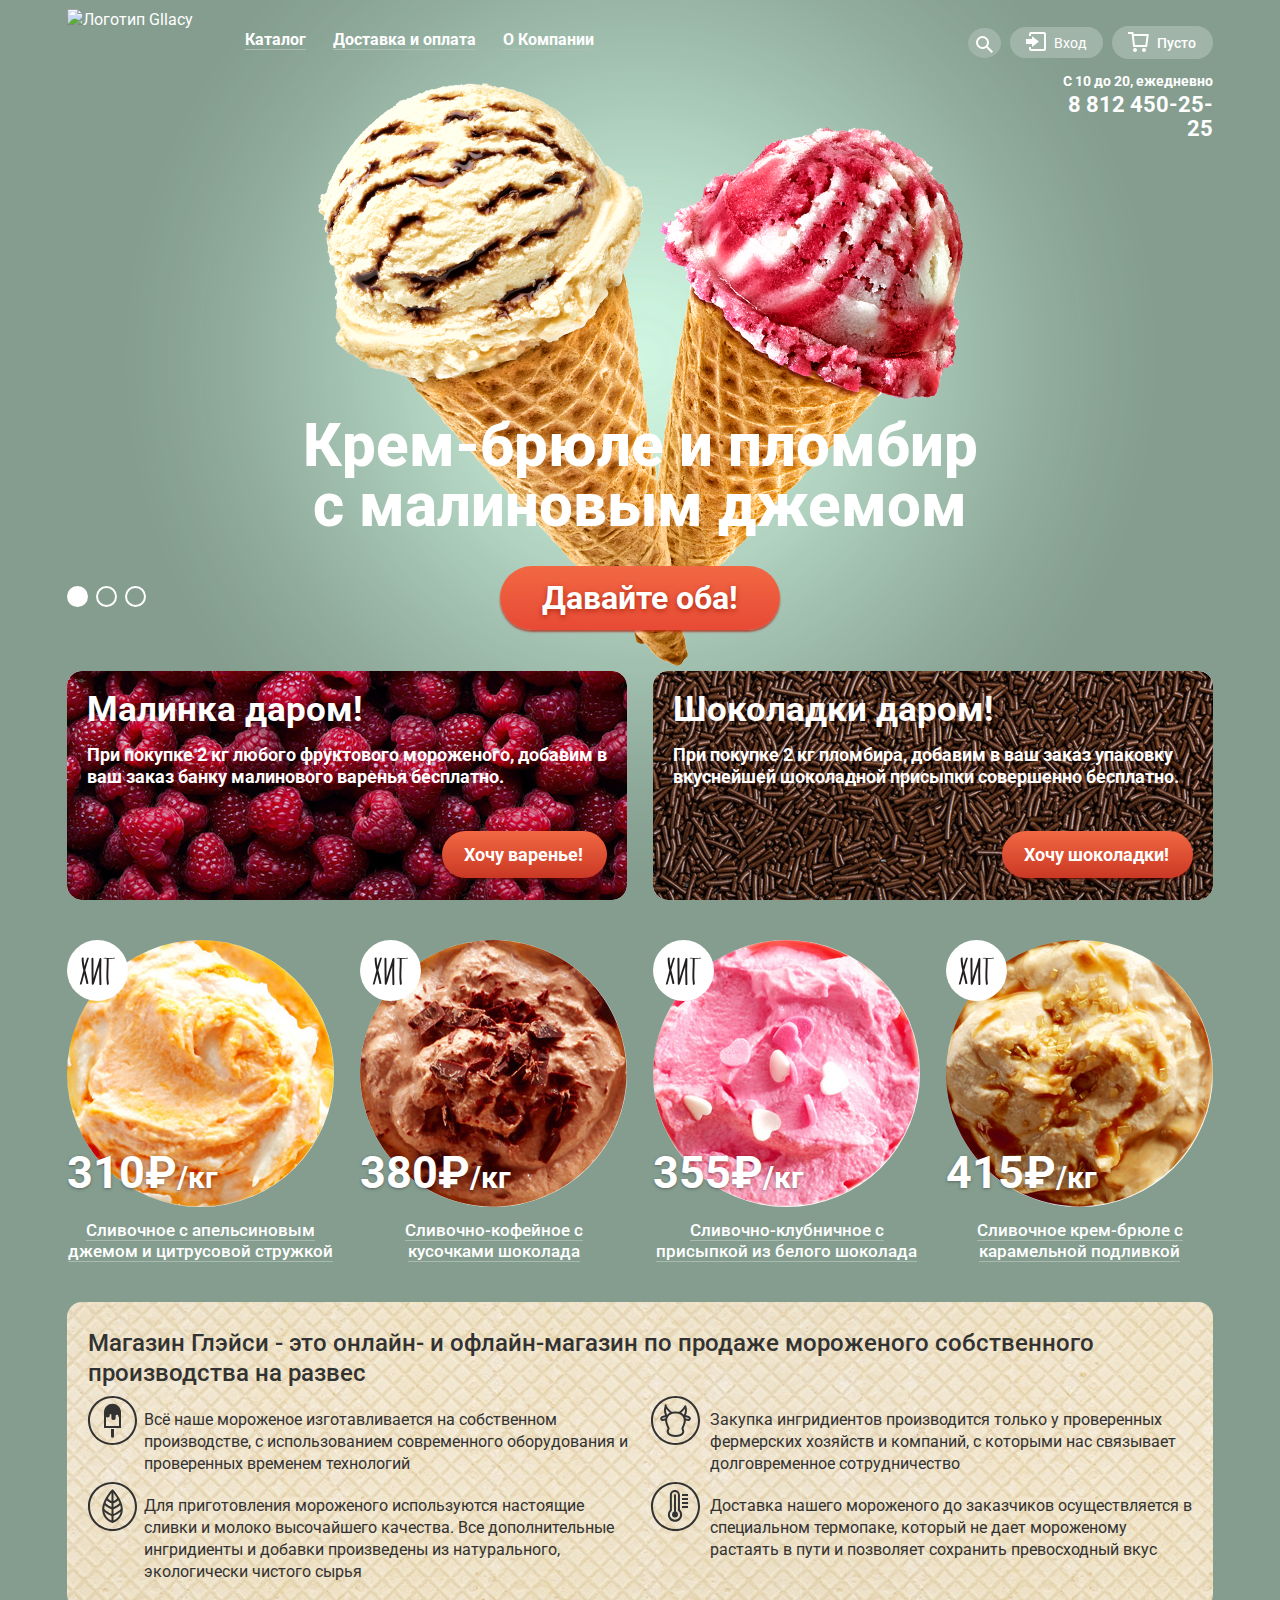
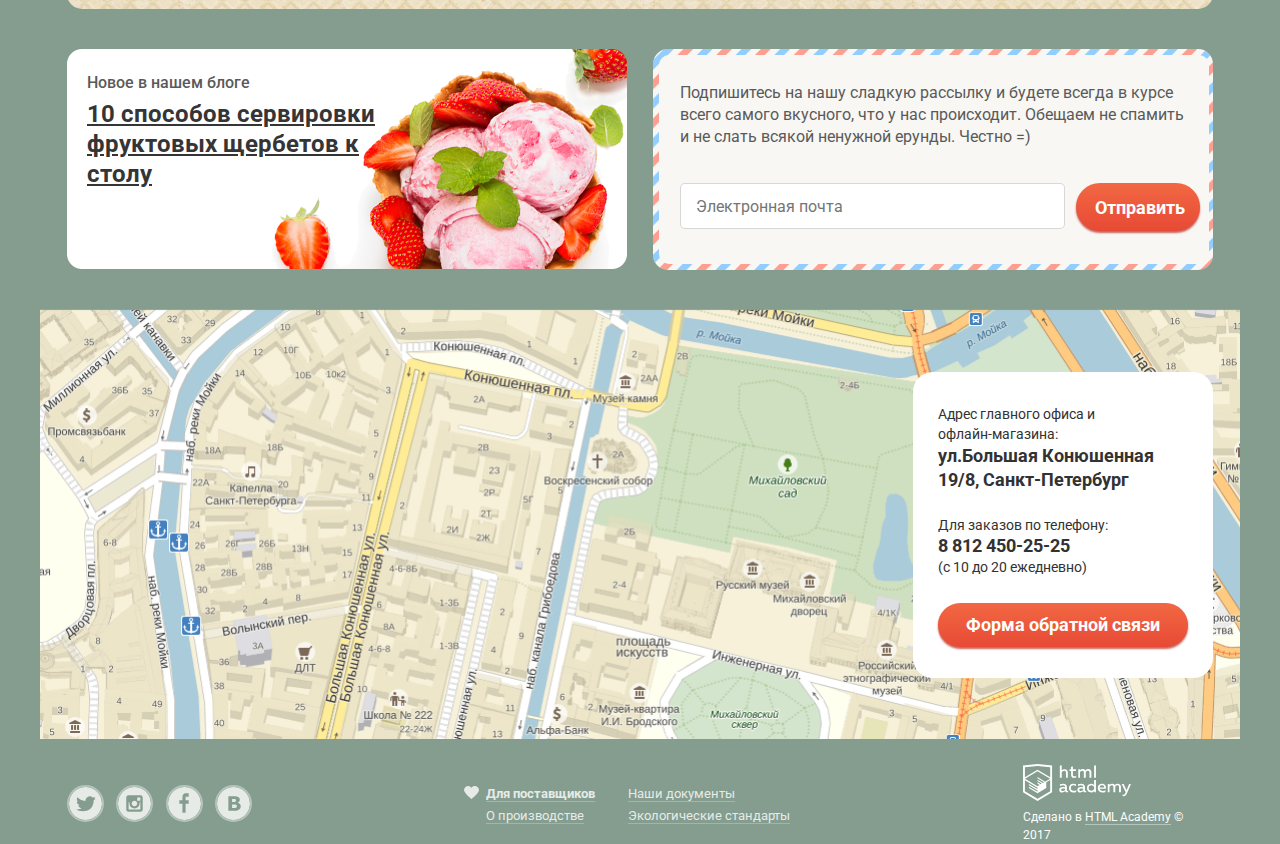
==== commit dd56bd0e: "доработки 20.09" ====
--- a/index.html
+++ b/index.html
@@ -185,15 +185,17 @@
           </div>
         </div>
         <div class="contacts-information">
+          <iframe src="https://www.google.com/maps/embed?pb=!1m18!1m12!1m3!1d1998.6037999040354!2d30.322010416394033!3d59.938716271971415!2m3!1f0!2f0!3f0!3m2!1i1024!2i768!4f13.1!3m3!1m2!1s0x4696310fca5ba729%3A0xea9c53d4493c879f!2sBolshaya+Konyushennaya+ul.%2C+19%2C+Sankt-Peterburg%2C+Russia%2C+191186!5e0!3m2!1sen!2s!4v1441888483426" width="1200" height="430" allowfullscreen></iframe>
           <img class="map" src="img/map.png" width="1200" height="430" alt="Адрес магазина на карте">
-          <div class="wrapper-page">
+          <div>
             <section class="contacts">
               <p>Адрес главного офиса
               и офлайн-магазина:
               <b class="contacts-address">ул.Большая Конюшенная
               19/8, Санкт-Петербург</b>
               Для заказов по телефону:</p>
-              <p class="contacts-telephone-link"><a href="tel:88124502525">8 812 450-25-25</a>
+              <p class="contacts-telephone-link">
+                <a href="tel:88124502525">8 812 450-25-25</a>
                 (с 10 до 20 ежедневно)</p>
               <a class="button contacts-button" href="contacts.html">Форма обратной связи</a>
             </section>
@@ -240,25 +242,63 @@
           </div>
         </div>
       </footer>
-      <section class="modal modal-feedback">
-        <h3>Мы обязательно вам ответим!</h3>
-        <form class="feedback-form" action="https://echo.htmlacademy.ru" method="post">
-          <p>
-            <label class="visually-hidden" for="feedback-name">Имя</label>
-            <input class="feedback-field" type="text" name="name" id="feedback-name" placeholder="Как вас зовут?">
-          </p>
-          <p>
-            <label class="visually-hidden" for="feedback-mail">Почта</label>
-            <input class="feedback-field" type="email" name="mail" id="feedback-mail" placeholder="Ваша почта для ответа?">
-          </p>
-          <p>
-            <label class="visually-hidden" for="feedback-comment">Текст</label>
-            <textarea class="feedback-field-comment" name="text" id="feedback-comment" rows="">Напишите что-нибудь...</textarea>
-          </p>
-          <button class="button button-feedback" type="submit">Отправить</button>
-        </form>
-        <button class="modal-close" type="button">Закрыть</button>
-      </section>
     </div>
+    <section class="modal modal-feedback">
+      <h3>Мы обязательно вам ответим!</h3>
+      <form class="feedback-form" action="https://echo.htmlacademy.ru" method="post">
+        <p>
+          <label class="visually-hidden" for="feedback-name">Имя</label>
+          <input class="feedback-field" type="text" name="name" id="feedback-name" placeholder="Как вас зовут?">
+        </p>
+        <p>
+          <label class="visually-hidden" for="feedback-mail">Почта</label>
+          <input class="feedback-field" type="email" name="mail" id="feedback-mail" placeholder="Ваша почта для ответа?">
+        </p>
+        <p>
+          <label class="visually-hidden" for="feedback-comment">Текст</label>
+          <textarea class="feedback-field-comment" name="text" id="feedback-comment" rows="">Напишите что-нибудь...</textarea>
+        </p>
+        <button class="button button-feedback" type="submit">Отправить</button>
+      </form>
+      <button class="modal-close" type="button"><span class="visually-hidden">Закрыть<span></button>
+    </section>
+    <script>
+      var link = document.querySelector(".contacts-button");
+
+      var popup = document.querySelector(".modal-feedback");
+      var close = popup.querySelector(".modal-close");
+
+      var form = popup.querySelector("form");
+      var login = popup.querySelector("[name=login]");
+      var email = popup.querySelector("[name=mail]");
+
+
+      link.addEventListener("click", function (evt) {
+        evt.preventDefault();
+        popup.classList.add("modal-show");
+        login.focus();
+      });
+
+      close.addEventListener("click", function (evt) {
+        evt.preventDefault();
+        popup.classList.remove("modal-show");
+      });
+
+      form.addEventListener("submit", function (evt) {
+        if (!login.value || !email.value) {
+          evt.preventDefault();
+          console.log("Для отправки сообщения неободимо заполнить все поля");
+        }
+      });
+
+      window.addEventListener("keydown", function (evt) {
+        if (evt.keyCode === 27) {
+          evt.preventDefault();
+          if (popup.classList.contains("modal-show")) {
+            popup.classList.remove("modal-show");
+          }
+        }
+      });
+    </script>
   </body>
 </html>
--- a/css/style.css
+++ b/css/style.css
@@ -29,6 +29,10 @@
   overflow: hidden;
 }
 
+input[placeholder] {
+    padding-left: 15px;
+}
+
 .button {
   text-decoration: none;
 }
@@ -118,44 +122,44 @@
   border-bottom: 1px solid #adbdb4;
 }
 
+.site-navigation-current > a {
+  margin: 0;
+  padding: 9px 13px 10px 14px;
+
+  background-color: #d07058;
+  border-radius: 20px;
+}
+
 .site-navigation-item-link {
   margin: 9px 13px 10px 14px;
 
   font-weight: 700;
 }
 
-.site-navigation-item:hover,
-.site-navigation-item:focus {
-  margin: 0;
+.site-navigation-item {
+  margin: 0;
+  padding: 0;
+  padding-top: 13px;
+  padding-bottom: 14px;
+}
+
+.site-navigation-item a:hover,
+.site-navigation-item a:focus {
+  margin: 0;
+  padding: 9px 13px 10px 14px;
+
   border-radius: 20px;
   background-color: #f7f6f3;
-}
-
-.site-navigation-item:active {
+  border-bottom: none;
+  color: #333333;
+}
+
+.site-navigation-item a:active  {
+  margin: 0;
+  padding: 9px 13px 10px 14px;
+
   background-color: #ededed;
   box-shadow: inset 0 2px 1px #696969;
-}
-
-.site-navigation-item a:hover,
-.site-navigation-item a:focus {
-  color: #333333;
-  background-color: #f7f6f3;
-  border-bottom: none;
-}
-
-.site-navigation-item a:active  {
-  background-color: #ededed;
-}
-
-.site-navigation-item:hover a,
-.site-navigation-item:focus a {
-  color: #333333;
-  border-bottom: none;
-}
-
-.site-navigation-current {
-  background-color: #d07058;
-  border-radius: 20px;
 }
 
 .site-navigation-current a {
@@ -174,7 +178,7 @@
   min-width: 143px;
   margin: 0;
   padding: 0;
-  padding-bottom: 8px;
+  padding-bottom: 7px;
   z-index: 50;
 
   border-radius: 5px;
@@ -190,11 +194,15 @@
 .site-subnavigation li {
   display: flex;
   align-items: center;
-  height: 28px;
-  padding-left: 20px;
+  padding-bottom: 7px;
+  padding-top: 7px;
+  padding-left: 21px;
 }
 
 .site-subnavigation a {
+  margin: 0;
+  padding: 0;
+
   text-decoration: none;
   color: #323232;
 
@@ -202,23 +210,46 @@
 }
 
 .site-subnavigation a:hover,
-.site-subnavigation a:focus,
+.site-subnavigation a:focus {
+  margin: 0;
+  padding: 0;
+
+  background-color: #fbded7;
+}
+
 .site-subnavigation li:hover,
 .site-subnavigation li:focus {
+  padding-bottom: 7px;
+  padding-top: 7px;
+  padding-left: 21px;
+
   background-color: #fbded7;
 }
 
-.site-subnavigation a:active,
+.site-subnavigation a:active {
+  margin: 0;
+  padding: 0;
+
+  background-color: #f6b5a5;
+  box-shadow: none;
+}
+
 .site-subnavigation li:active {
+  padding-bottom: 7px;
+  padding-top: 7px;
+  padding-left: 21px;
+
   background-color: #f6b5a5;
 }
 
 .site-subnavigation-new {
-  padding-top: 5px;
-  padding-bottom: 8px;
-  margin-bottom: 4px;
-
-  border-bottom: 1px solid #d1d0ce;
+  position: relative;
+}
+
+.site-subnavigation-new a,
+.site-subnavigation-new a:hover {
+  margin-bottom: 8px;
+  padding-top: 2px;
 }
 
 .site-subnavigation-new:hover,
@@ -231,14 +262,25 @@
   background-color: #d07058;
 }
 
+.site-subnavigation-new a::after {
+  content: "";
+
+  position: absolute;
+  top: 39px;
+  left: 6px;
+  width: 128px;
+  height: 1px;
+
+  background: rgba(173, 189, 180, 0.5);
+}
+
 .header-right-wrapper {
   display: flex;
   flex-wrap: wrap;
   justify-content: space-between;
+  align-items: center;
   width: 245px;
   margin: 0;
-  margin-top: 14px;
-  margin-bottom: 18px;
   margin-left: auto;
   padding: 0;
 
@@ -252,9 +294,8 @@
 
 .header-search {
   position: relative;
-
-  background-color: #a1b4a9;
-  border-radius: 100%;
+  padding-top: 17px;
+  padding-bottom: 16px;
 }
 
 .search-form {
@@ -270,6 +311,9 @@
   padding: 8px;
   padding-bottom: 2px;
   margin: 0;
+
+  background-color: #a1b4a9;
+  border-radius: 100%;
 }
 
 .header-search-button:hover,
@@ -285,7 +329,7 @@
 
 .search-form {
   position: absolute;
-  top: 37px;
+  top: 53px;
   left: -308px;
   width: 341px;
 
@@ -307,9 +351,8 @@
   display: flex;
   position: relative;
   align-items: center;
-
-  background-color: #a1b4a9;
-  border-radius: 30px;
+  padding-top: 17px;
+  padding-bottom: 16px;
 }
 
 .login-link {
@@ -318,13 +361,16 @@
   margin: 0;
   text-decoration: none;
   color: #ffffff;
+
+  background-color: #a1b4a9;
+  border-radius: 30px;
 }
 
 .login-link::before {
   content: "";
 
   position: absolute;
-  top: 6px;
+  top: 22px;
   left: 16px;
   width: 21px;
   height: 19px;
@@ -357,10 +403,11 @@
 
 .popup-login {
   position: absolute;
-  top: 36px;
+  top: 53px;
   left: -184px;
   margin: 0;
   padding: 0;
+  z-index: 70;
 }
 
 .login-form {
@@ -432,10 +479,20 @@
   display: flex;
   position: relative;
   align-items: center;
+  padding-top: 17px;
+  padding-bottom: 16px;
 
   font-size: 14px;
   font-weight: 500;
   line-height: 16px;
+}
+
+.main-basket-button {
+  padding: 9px 17px 8px 45px;
+  margin: 0;
+
+  text-decoration: none;
+  color: #ffffff;
 
   background-color: #a1b4a9;
   border-radius: 50px;
@@ -445,7 +502,7 @@
   content: "";
 
   position: absolute;
-  top: 7px;
+  top: 23px;
   left: 16px;
   width: 21px;
   height: 20px;
@@ -455,12 +512,9 @@
   background-position: 0 0;
 }
 
-.main-basket a,
 .basket-full a {
   display: block;
-  padding: 0;
-  padding-left: 45px;
-  padding-right: 17px;
+  padding: 9px 16px 8px 44px;
   margin: 0;
 
   text-decoration: none;
@@ -469,19 +523,21 @@
 
 .basket-full {
   position: relative;
-
-  background-color: #f8f7f4;
+  padding-top: 17px;
+  padding-bottom: 16px;
 }
 
 .basket-full a {
   color: #323232;
+  background-color: #f8f7f4;
+  border-radius: 50px;
 }
 
 .basket-full-button::before {
   content: "";
 
   position: absolute;
-  top: 7px;
+  top: 23px;
   left: 16px;
   width: 21px;
   height: 20px;
@@ -494,9 +550,10 @@
 .basket-full-list {
   display: none;
   position: absolute;
-  top: 36px;
+  top: 53px;
   left: -450px;
   padding: 3px 15px 21px 15px;
+  z-index: 70;
 
   font-size: 13px;
   line-height: 16px;
@@ -511,7 +568,7 @@
 .basket-full-list p {
   margin: 0;
   margin-top: 17px;
-  margin-left: 340px;
+  margin-left: 367px;
   padding: 0;
 
   text-align: right;
@@ -536,6 +593,11 @@
   padding: 0;
 }
 
+.basket-full-delete {
+  background-color: #ffffff;
+  border: none;
+}
+
 .basket-full-price {
   color: #999999;
 }
@@ -545,7 +607,8 @@
 }
 
 .checkout-button a {
-  padding: 10px 15px 10px 14px;
+  margin: 0;
+  padding: 10px 15px 10px 0px;
 
   font-size: 18px;
   font-weight: 700;
@@ -611,15 +674,8 @@
   width: 267px;
   margin: 0;
   padding: 0;
-  z-index: 30;
 
   list-style: none;
-}
-
-.catalog-item:hover .catalog-quickview,
-.catalog-item:focus .catalog-quickview {
-  display: inline-block;
-  z-index: -1;
 }
 
 .catalog-item img {
@@ -698,27 +754,31 @@
 }
 
 .catalog-quickview {
-  display: none;
+  margin: 0;
+  padding: 0;
+}
+
+.catalog-item:hover::before {
+  content: "";
+
+  display: block;
   width: 293px;
   min-height: 405px;
   position: absolute;
-  top: -6px;
   left: -13px;
-  margin: 0;
-  padding: 0;
   align-items: flex-end;
+  z-index: 200;
 
   background-color: rgba(248, 247, 244, 0.2);
 }
 
 .catalog-button {
-  display: inline-block;
+  display: none;
   position: absolute;
   top: 339px;
   left: 46px;
   margin: 0 auto;
   padding: 10px 17px;
-  z-index: 60;
 
   font-size: 18px;
   font-weight: 700;
@@ -734,6 +794,11 @@
   cursor: pointer;
 }
 
+.catalog-item:hover .catalog-button {
+  display: block;
+  z-index: 100;
+}
+
 .slider {
   position: relative;
 
@@ -791,7 +856,6 @@
   position: absolute;
   bottom: 63px;
   left: 0;
-  z-index: 40;
 
   font-size: 0;
 }
@@ -837,6 +901,14 @@
   background-color: #ffffff;
 }
 
+.slider-controls label:hover {
+  background-color: rgba(248, 247, 244, 0.4);
+}
+
+.slider-controls label:active {
+  background-color: #ffffff;
+}
+
 .promotions {
   display: flex;
   justify-content: space-between;
@@ -884,9 +956,9 @@
   vertical-align: top;
   color: #ffffff;
 
-  box-shadow: 0 2px 2px rgba(172, 16, 0, 0.64);
-  background-color: #ffffff;
-  background-image: linear-gradient(to top, #e74a35 0%, #f26843 100%);
+  background-image: linear-gradient(to top, #ca3824, #f26843);
+  box-shadow: 0px 2px 2px 0 rgba(85, 8, 0, 0.54);
+
   border: none;
   border-radius: 50px;
 
@@ -897,9 +969,8 @@
 .promotions-item-button:focus {
   color: #fefefe;
 
-  box-shadow: 0 1px 2px #ac1000;
-  background-color: rgba(255, 255, 255, 0.2);
-  background-image: linear-gradient(to top, #e74a35 0%, #f26843 100%);
+ background-image: linear-gradient(to top, #e74a35, #f26843), linear-gradient(rgba(255, 255, 255, 0.2), rgba(255, 255, 255, 0.2));
+ box-shadow: 0px 1px 2px 0 #ac1000;
 }
 
 .promotions-item-button:active {
@@ -1199,16 +1270,31 @@
   padding: 0;
 }
 
+.contacts-information iframe{
+  position: relative;
+  z-index: 100;
+
+  border: none;
+}
+
+.map {
+  display: inline-block;
+  position: absolute;
+  top: 0;
+  left: 0;
+  z-index: 50;
+}
+
 .contacts {
   position: absolute;
   top: 63px;
   right: 27px;
   display: flex;
   flex-direction: column;
-  width: 302px;
   margin: 0;
   margin-left: auto;
   padding: 32px 25px 31px;
+  z-index: 110;
 
   font-size: 14px;
   line-height: 20px;
@@ -1305,7 +1391,7 @@
   width: 6px;
   height: 6px;
 
-  background-color: #ffffff;
+  background-image: url("../img/right_arrows_couple.svg");
 }
 
 .breadcrumbs-current::after {
@@ -1387,11 +1473,6 @@
   border-radius: 50px;
 }
 
-.sorting option {
-  margin: 0;
-  padding: 0;
-}
-
 .sorting:hover {
   font-weight: 500;
   color: #323232;
@@ -1440,6 +1521,13 @@
   cursor: pointer;
 }
 
+.range-toggle:hover {
+  width: 4px;
+  height: 4px;
+
+  border: 7px solid #ffffff;
+}
+
 .range-toggle-min {
   left: 35px;
 }
@@ -1483,9 +1571,10 @@
   height: 22px;
 
   background-image: url("../img/radio_off.svg");
-}
-
-.filter-fatty:checked + label::after {
+  opacity: 0.8;
+}
+
+.filter-fatty + label:hover::before {
   content: "";
 
   position: absolute;
@@ -1495,7 +1584,36 @@
   width: 22px;
   height: 22px;
 
+  background-image: url("../img/radio_off.svg");
+  opacity: 1;
+}
+
+.filter-fatty:checked + label::after {
+  content: "";
+
+  position: absolute;
+  left: -33px;
+  top: -3px;
+
+  width: 22px;
+  height: 22px;
+
   background-image: url("../img/radio_on.svg");
+  opacity: 0.8;
+}
+
+.filter-fatty:checked + label:hover::after {
+  content: "";
+
+  position: absolute;
+  left: -33px;
+  top: -3px;
+
+  width: 22px;
+  height: 22px;
+
+  background-image: url("../img/radio_on.svg");
+  opacity: 1;
 }
 
 .filter-fillers-container {
@@ -1524,23 +1642,49 @@
   height: 20px;
 
   background-image: url("../img/checkbox-off.svg");
-  background-repeat: no-repeat;
-  background-position: 0 0;
-}
-
-.filter-fillers:checked + label::after {
-  content: "";
-
+  opacity: 0.8;
+}
+
+.filter-fillers + label:hover::before {
+  content: "";
   position: absolute;
   left: -35px;
   top: -2px;
 
+  width: 20px;
+  height: 20px;
+
+  background-image: url("../img/checkbox-off.svg");
+  opacity: 1;
+}
+
+
+.filter-fillers:checked + label::after {
+  content: "";
+
+  position: absolute;
+  left: -35px;
+  top: -2px;
+
   width: 24px;
   height: 20px;
 
   background-image: url("../img/checkbox-on.svg");
-  background-repeat: no-repeat;
-  background-position: 0 0;
+  opacity: 0.8;
+}
+
+.filter-fillers:checked + label:hover::after {
+  content: "";
+
+  position: absolute;
+  left: -35px;
+  top: -2px;
+
+  width: 24px;
+  height: 20px;
+
+  background-image: url("../img/checkbox-on.svg");
+  opacity: 1;
 }
 
 .filter-button {
@@ -1599,12 +1743,12 @@
   cursor: pointer;
 }
 
-.pagination-list a:hover,
-.pagination-list a:focus {
+.pagination-item a:hover,
+.pagination-item a:focus {
   background-color: #9db1a5;
 }
 
-.pagination-list a:active {
+.pagination-item a:active {
   color: #323232;
   background-color: #ffffff;
 }
@@ -1621,7 +1765,7 @@
 }
 
 .main-footer {
-  margin-top: 12px;
+  margin-top: 18px;
 }
 
 .main-footer a {
@@ -1667,6 +1811,10 @@
   opacity: 1;
 }
 
+.social-button:active path {
+  fill: #e9e9e9;
+}
+
 .social-button svg {
   border-radius: 100%;
   border: 2px solid rgba(255, 255, 255, 0.5);
@@ -1752,44 +1900,120 @@
   border-bottom: 1px solid #a7a294;
 }
 
+@keyframes bounce {
+  0% {
+    transform: translateY(-2000px);
+  }
+
+  70% {
+    transform: translateY(30px);
+  }
+
+  90% {
+    transform: translateY(-10px);
+  }
+
+  100% {
+    transform: translateY(0);
+  }
+}
+
+.modal {
+  position: fixed;
+  z-index: 110;
+}
+
+.modal-show {
+  display: block;
+
+  animation: bounce 0.6s;
+}
+
 .modal-feedback {
   display: none;
-  width: 478px;
-  height: 443px;
+  top: 337px;
+  left: 30%;
+
+  width: 430px;
+  height: 398px;
+  padding: 20px 24px 25px 24px;
 
   background-color: #f8f7f4;
+  border-radius: 10px;
 }
 
 .modal-feedback h3 {
+  margin: 0;
+  margin-bottom: 24px;
+  padding: 0;
+
   font-size: 24px;
   font-weight: 500;
   line-height: 28px;
   color: #323232;
 }
 
+.feedback-form {
+  margin: 0;
+  padding: 0;
+}
+
+.feedback-form p {
+  margin: 0;
+  padding: 0;
+}
+
 .feedback-field {
-  width: 267px;
-  height: 44px;
+  width: 250px;
+  height: 42px;
+  margin: 0;
+  margin-bottom: 20px;
+  padding: 0;
 
   border: 1px solid rgba(178, 178, 178, 0.52);
   background-color: #ffffff;
+  border-radius: 5px;
 }
 
 .feedback-field-comment {
-  width: 428px;
-  height: 155px;
+  width: 411px;
+  height: 140px;
+  margin: 0;
+  margin-bottom: 20px;
+  padding: 0;
+  padding-top: 13px;
+  padding-left: 15px;
 
   border: 1px solid rgba(178, 178, 178, 0.52);
   background-color: #ffffff;
+  color: #999999;
+  border-radius: 5px;
 }
 
 .button-feedback {
+  padding: 10px 24px 10px 24px;
+  margin-left: 291px;
+
   font-size: 18px;
   font-weight: 700;
   line-height: 24px;
   color: #fefefe;
 
-  box-shadow: 0 2px 2px rgba(172, 16, 0, 0.64);
-  background-color: #e84d37;
-  background-image: linear-gradient(to top, #e74a35 0%, #f26843 100%);
-}
+  background-image: linear-gradient(to top, #e74a35, #f26843);
+  box-shadow: 0px 2px 2px 0 rgba(172, 16, 0, 0.64);
+  border: none;
+  border-radius: 50px;
+}
+
+.modal-close::before {
+  content: "";
+
+  position: absolute;
+  top: 18px;
+  right: 15px;
+  z-index: 100;
+  width: 18px;
+  height: 17px;
+
+  background-image: url("../img/cross_big.svg");
+}
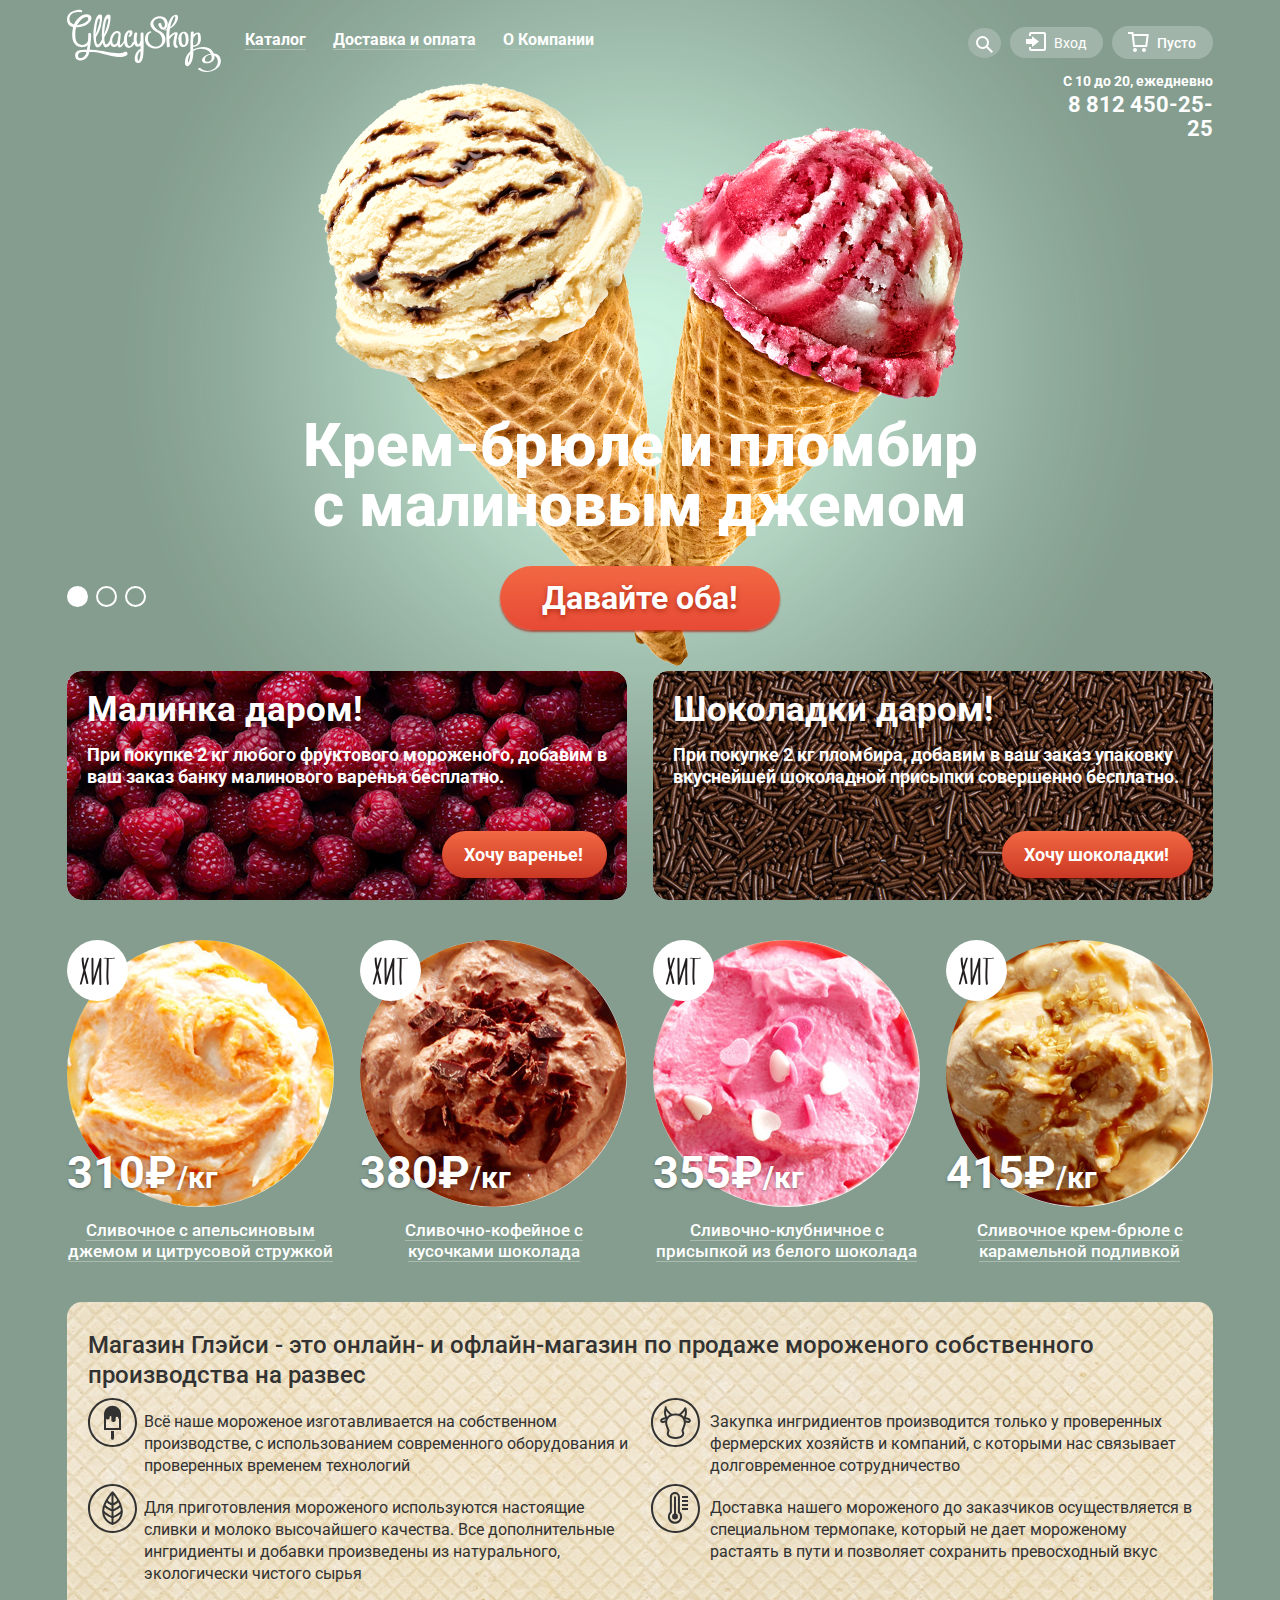
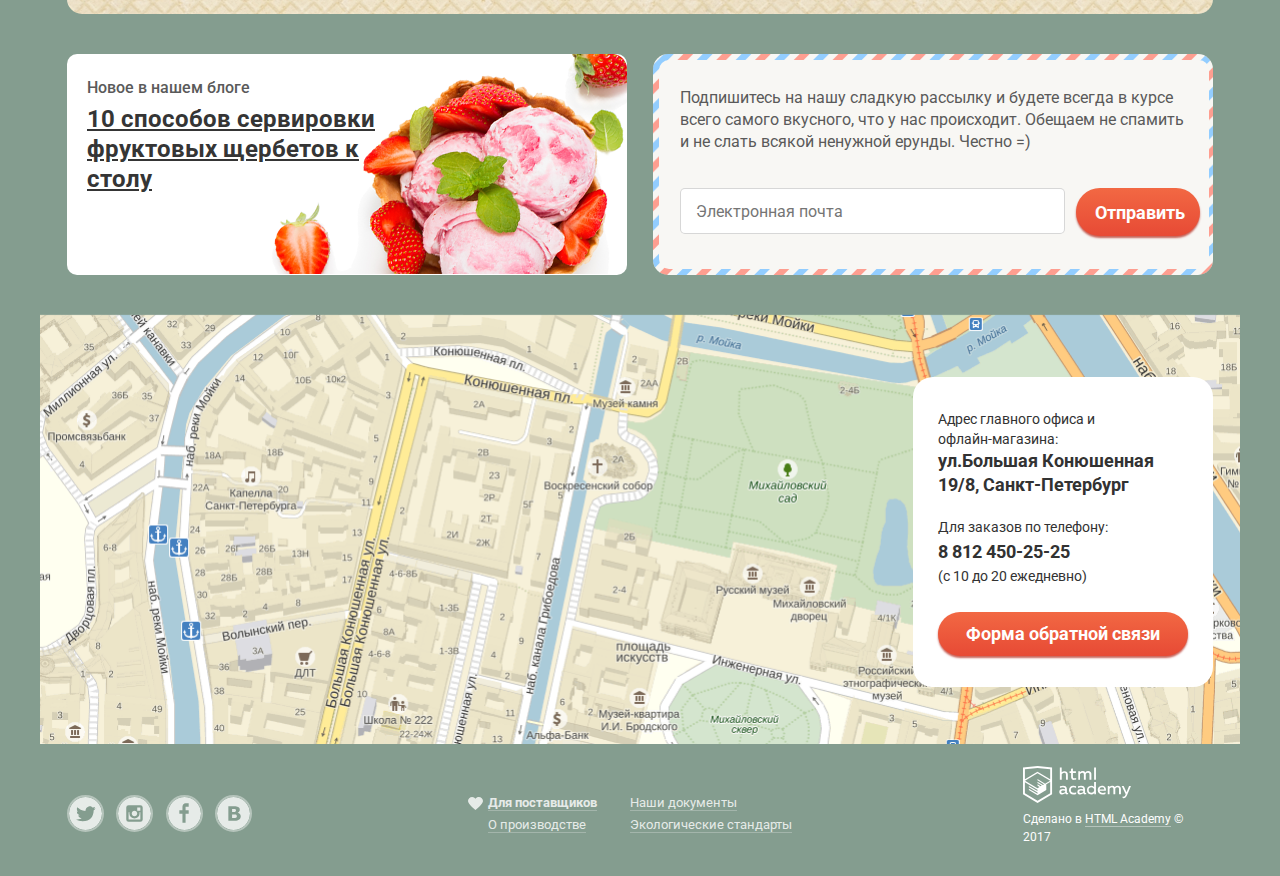
==== commit eb06f985: "доработка 21.09 v1" ====
--- a/index.html
+++ b/index.html
@@ -15,7 +15,7 @@
       <header class="main-header wrapper-page">
         <nav class="main-navigation">
           <div class="main-navigation-container">
-            <img class="main-header-logo" src="img/logo.svg" width="154" height="64" alt="Логотип Gllacy">
+            <img class="main-header-logo" src="img/glassy_logo.svg" width="154" height="64" alt="Логотип Gllacy">
             <ul class="site-navigation">
               <li class="site-navigation-item site-subnavigation-open">
                 <a class="site-navigation-item-link" href="#">Каталог</a>
@@ -114,7 +114,7 @@
             <h2 class="visually-hidden">Выбор покупателей</h2>
             <ul class="catalog-list">
               <li class="catalog-item catalog-item-hit">
-                <img src="img/orange.jpg" width="267" height="267" alt="Сливочное с апельсиновым джемом">
+                <img class="catalog-image" src="img/orange.jpg" width="267" height="267" alt="Сливочное с апельсиновым джемом">
                 <p class="catalog-item-price">310&#8381;<span class="catalog-item-weight">/кг</span></p>
                 <h3 class="catalog-item-title">
                   <a href="description-orange.html">Сливочное с апельсиновым джемом и цитрусовой стружкой</a>
@@ -122,7 +122,7 @@
                 <p class="catalog-quickview"><a class="button catalog-button" href="#">Быстрый просмотр</a></p>
               </li>
               <li class="catalog-item catalog-item-hit">
-                <img src="img/coffee.jpg" width="267" height="267" alt="Сливочно-кофейное">
+                <img class="catalog-image" src="img/coffee.jpg" width="267" height="267" alt="Сливочно-кофейное">
                 <p class="catalog-item-price">380&#8381;<span class="catalog-item-weight">/кг</span></p>
                 <h3 class="catalog-item-title">
                   <a href="description-coffee.html">Сливочно-кофейное с кусочками шоколада</a>
@@ -130,7 +130,7 @@
                 <p class="catalog-quickview"><a class="button catalog-button" href="#">Быстрый просмотр</a></p>
               </li>
               <li class="catalog-item catalog-item-hit">
-                <img src="img/strawberry.jpg" width="267" height="267" alt="Сливочно-клубничное">
+                <img class="catalog-image" src="img/strawberry.jpg" width="267" height="267" alt="Сливочно-клубничное">
                 <p class="catalog-item-price">355&#8381;<span class="catalog-item-weight">/кг</span></p>
                 <h3 class="catalog-item-title">
                   <a href="description-strawberry.html">Сливочно-клубничное с присыпкой из белого шоколада</a>
@@ -138,7 +138,7 @@
                 <p class="catalog-quickview"><a class="button catalog-button" href="#">Быстрый просмотр</a></p>
               </li>
               <li class="catalog-item catalog-item-hit">
-                <img src="img/brulee.jpg" width="267" height="267" alt="Сливочное крем-брюле">
+                <img class="catalog-image" src="img/brulee.jpg" width="267" height="267" alt="Сливочное крем-брюле">
                 <p class="catalog-item-price">415&#8381;<span class="catalog-item-weight">/кг</span></p>
                 <h3 class="catalog-item-title">
                   <a href="description-brulee.html">Сливочное крем-брюле с карамельной подливкой</a>
@@ -187,19 +187,17 @@
         <div class="contacts-information">
           <iframe src="https://www.google.com/maps/embed?pb=!1m18!1m12!1m3!1d1998.6037999040354!2d30.322010416394033!3d59.938716271971415!2m3!1f0!2f0!3f0!3m2!1i1024!2i768!4f13.1!3m3!1m2!1s0x4696310fca5ba729%3A0xea9c53d4493c879f!2sBolshaya+Konyushennaya+ul.%2C+19%2C+Sankt-Peterburg%2C+Russia%2C+191186!5e0!3m2!1sen!2s!4v1441888483426" width="1200" height="430" allowfullscreen></iframe>
           <img class="map" src="img/map.png" width="1200" height="430" alt="Адрес магазина на карте">
-          <div>
-            <section class="contacts">
-              <p>Адрес главного офиса
-              и офлайн-магазина:
-              <b class="contacts-address">ул.Большая Конюшенная
-              19/8, Санкт-Петербург</b>
-              Для заказов по телефону:</p>
-              <p class="contacts-telephone-link">
-                <a href="tel:88124502525">8 812 450-25-25</a>
-                (с 10 до 20 ежедневно)</p>
-              <a class="button contacts-button" href="contacts.html">Форма обратной связи</a>
-            </section>
-          </div>
+          <section class="contacts">
+            <p>Адрес главного офиса
+            и офлайн-магазина:
+            <b class="contacts-address">ул.Большая Конюшенная
+            19/8, Санкт-Петербург</b>
+            Для заказов по телефону:</p>
+            <p class="contacts-telephone-link">
+              <a href="tel:88124502525">8 812 450-25-25</a>
+              (с 10 до 20 ежедневно)</p>
+            <a class="button contacts-button" href="contacts.html">Форма обратной связи</a>
+          </section>
         </div>
       </main>
       <footer class="main-footer wrapper-page">
@@ -248,19 +246,19 @@
       <form class="feedback-form" action="https://echo.htmlacademy.ru" method="post">
         <p>
           <label class="visually-hidden" for="feedback-name">Имя</label>
-          <input class="feedback-field" type="text" name="name" id="feedback-name" placeholder="Как вас зовут?">
+          <input class="feedback-field" type="text" name="feedback-name" id="feedback-name" placeholder="Как вас зовут?">
         </p>
         <p>
           <label class="visually-hidden" for="feedback-mail">Почта</label>
-          <input class="feedback-field" type="email" name="mail" id="feedback-mail" placeholder="Ваша почта для ответа?">
+          <input class="feedback-field" type="email" name="feedback-mail" id="feedback-mail" placeholder="Ваша почта для ответа?">
         </p>
         <p>
           <label class="visually-hidden" for="feedback-comment">Текст</label>
-          <textarea class="feedback-field-comment" name="text" id="feedback-comment" rows="">Напишите что-нибудь...</textarea>
+          <textarea class="feedback-field-comment" name="feedback-text" id="feedback-comment" rows="">Напишите что-нибудь...</textarea>
         </p>
         <button class="button button-feedback" type="submit">Отправить</button>
+        <button class="modal-close " type="button"><span class="visually-hidden">Закрыть</span></button>
       </form>
-      <button class="modal-close" type="button"><span class="visually-hidden">Закрыть<span></button>
     </section>
     <script>
       var link = document.querySelector(".contacts-button");
--- a/css/style.css
+++ b/css/style.css
@@ -29,8 +29,31 @@
   overflow: hidden;
 }
 
-input[placeholder] {
-    padding-left: 15px;
+input[type="text"],
+input[type="password"],
+input[type="search"],
+input[type="email"],
+textarea:focus  {
+  padding-left: 15px;
+  outline: none;
+  border: 1px solid rgba(154, 154, 154, 0,52);
+}
+
+input[type="text"]:focus,
+input[type="password"]:focus,
+input[type="search"]:focus,
+input[type="email"]:focus,
+textarea:focus  {
+  font-weight: 700;
+  outline: none;
+}
+
+input[type="text"]:hover,
+input[type="password"]:hover,
+input[type="search"]:hover,
+input[type="email"]:hover,
+textarea:hover  {
+  border: 1px solid rgba(154, 154, 154, 0.52);
 }
 
 .button {
@@ -138,9 +161,7 @@
 
 .site-navigation-item {
   margin: 0;
-  padding: 0;
-  padding-top: 13px;
-  padding-bottom: 14px;
+  padding: 13px 0px 14px 0px;
 }
 
 .site-navigation-item a:hover,
@@ -178,7 +199,6 @@
   min-width: 143px;
   margin: 0;
   padding: 0;
-  padding-bottom: 7px;
   z-index: 50;
 
   border-radius: 5px;
@@ -194,9 +214,7 @@
 .site-subnavigation li {
   display: flex;
   align-items: center;
-  padding-bottom: 7px;
-  padding-top: 7px;
-  padding-left: 21px;
+  padding: 7px 0px 9px 21px;
 }
 
 .site-subnavigation a {
@@ -219,9 +237,7 @@
 
 .site-subnavigation li:hover,
 .site-subnavigation li:focus {
-  padding-bottom: 7px;
-  padding-top: 7px;
-  padding-left: 21px;
+  padding: 7px 0px 9px 21px;
 
   background-color: #fbded7;
 }
@@ -235,9 +251,7 @@
 }
 
 .site-subnavigation li:active {
-  padding-bottom: 7px;
-  padding-top: 7px;
-  padding-left: 21px;
+  padding: 7px 0px 9px 21px;
 
   background-color: #f6b5a5;
 }
@@ -274,6 +288,10 @@
   background: rgba(173, 189, 180, 0.5);
 }
 
+.site-subnavigation-current {
+  pointer-events: none;
+}
+
 .header-right-wrapper {
   display: flex;
   flex-wrap: wrap;
@@ -687,9 +705,10 @@
   border-radius: 100%;
 }
 
-.catalog-item-hit::before {
-  content: "";
-
+.catalog-item-hit::after {
+  content: "";
+
+  z-index: 400;
   position: absolute;
   top: 0px;
   left: 0px;
@@ -767,9 +786,11 @@
   position: absolute;
   left: -13px;
   align-items: flex-end;
-  z-index: 200;
+  z-index: 20;
 
   background-color: rgba(248, 247, 244, 0.2);
+  border: 5px;
+  box-shadow: 0px 20px 20px 0 rgba(0, 0, 0, 0.4);
 }
 
 .catalog-button {
@@ -796,7 +817,22 @@
 
 .catalog-item:hover .catalog-button {
   display: block;
-  z-index: 100;
+  z-index: 500;
+}
+
+.catalog-item:hover .catalog-image,
+.catalog-item:hover .catalog-item-price
+ {
+   position: absolute;
+  display: block;
+  z-index: 400;
+}
+
+.catalog-item:hover .catalog-item-title {
+  position: absolute;
+  top: 280px;
+  display: block;
+  z-index: 400;
 }
 
 .slider {
@@ -930,9 +966,7 @@
 }
 
 .promotions-item-present {
-  margin: 0;
-  margin-bottom: 14px;
-  margin-top: 18px;
+  margin: 18px 0px 14px 0px;
   padding: 0;
 }
 
@@ -982,6 +1016,7 @@
 }
 
 .promotions-raspberry {
+  background-color: #b42a52;
   background-image: url("../img/raspberries_background.jpg");
   background-position: center;
 }
@@ -1003,7 +1038,7 @@
 .promotions-chocolate {
   color: #ffffff;
 
-  background-color: #849d8f;
+  background-color: #814d2c;
   background-image: url("../img/choco_background.jpg");
   background-position: center;
 }
@@ -1023,12 +1058,12 @@
 }
 
 .advantages {
-  padding: 18px 0px 26px 21px;
+  padding: 20px 0px 29px 21px;
   margin-bottom: 40px;
 
   color: #323232;
 
-  background-color: #849d8f;
+  background-color: #efe3cb;
   background-image: url("../img/waffle_pattern.jpg");
   background-position: 0 0;
   border-radius: 15px;
@@ -1036,9 +1071,7 @@
 
 .advantages-title {
   width: 1020px;
-  margin: 0;
-  margin-top: 8px;
-  margin-bottom: 1px;
+  margin: 8px 0px 1px 0px;
   padding: 0;
 
   font-size: 24px;
@@ -1060,9 +1093,7 @@
 .advantages-item {
   position: relative;
   width: 487px;
-  margin: 0;
-  margin-left: 56px;
-  margin-top: 20px;
+  margin: 20px 0px 0px 56px;
   padding: 0;
 }
 
@@ -1150,16 +1181,15 @@
 }
 
 .blog {
-  width: 560px;
-  margin: 0;
-  padding: 0;
-  padding-left: 20px;
-  padding-top: 23px;
-
-  background-color: #849d8f;
+  width: 540px;
+  margin: 0;
+  padding: 23px 0px 0px 20px;
+
+  background-color: #ffffff;
   background-image: url("../img/strawberry_background.png");
   background-repeat: no-repeat;
   background-position: 0 0;
+  border-radius: 10px;
 }
 
 .blog-title {
@@ -1270,6 +1300,10 @@
   padding: 0;
 }
 
+.contacts p:first-child {
+  margin-bottom: 4px;
+}
+
 .contacts-information iframe{
   position: relative;
   z-index: 100;
@@ -1278,7 +1312,6 @@
 }
 
 .map {
-  display: inline-block;
   position: absolute;
   top: 0;
   left: 0;
@@ -1314,7 +1347,7 @@
   display: block;
   width: 222px;
   margin: 0;
-  margin-bottom: 23px;
+  margin-bottom: 20px;
   padding: 0;
 }
 
@@ -1326,6 +1359,7 @@
 
 .contacts-telephone-link a {
   display: block;
+  margin-bottom: 3px;
 
   font-size: 18px;
   font-weight: 700;
@@ -1354,13 +1388,23 @@
   cursor: pointer;
 }
 
+.header-catalog-wrapper {
+  display: flex;
+  flex-wrap: wrap;
+  justify-content: space-between;
+  vertical-align: bottom;
+  margin-bottom: 5px;
+}
+
 .breadcrumbs,
 .breadcrumbs a {
   display: flex;
   justify-content: flex-start;
+  vertical-align: bottom;
+
   flex-wrap: wrap;
   margin: 0;
-  margin-bottom: 10px;
+  margin-top: 13px;
   padding: 0;
 
   list-style: none;
@@ -1385,7 +1429,7 @@
   content: "";
 
   position: absolute;
-  top: 5px;
+  top: 18px;
   right: -15px;
 
   width: 6px;
@@ -1411,7 +1455,7 @@
 
 .page-title {
   margin: 0;
-  margin-bottom: 35px;
+  margin-bottom: 25px;
   padding: 0;
 
   font-size: 35px;
@@ -1422,7 +1466,7 @@
 
 .filters {
   margin: 0;
-  margin-bottom: 39px;
+  margin-bottom: 20px;
   padding: 0;
 }
 
@@ -1452,7 +1496,7 @@
 
 .filter legend {
   margin: 0;
-  margin-bottom: 5px;
+  margin-bottom: 8px;
   padding: 0;
   padding-left: 16px;
 }
@@ -1666,10 +1710,11 @@
   left: -35px;
   top: -2px;
 
-  width: 24px;
+  width: 20px;
   height: 20px;
 
   background-image: url("../img/checkbox-on.svg");
+  background-repeat: no-repeat;
   opacity: 0.8;
 }
 
@@ -1719,9 +1764,11 @@
 .pagination-list {
   display: flex;
   width: 191px;
+  justify-content: space-between;
   margin: 0;
   margin-left: auto;
   padding: 0;
+  padding-top: 5px;
 
   list-style: none;
 }
@@ -1758,6 +1805,11 @@
   padding: 0;
 }
 
+.pagination-item-current,
+.pagination-item-back {
+  pointer-events: none;
+}
+
 .pagination-item-current a {
   color: #323232;
 
@@ -1765,7 +1817,7 @@
 }
 
 .main-footer {
-  margin-top: 18px;
+  margin-top: 15px;
 }
 
 .main-footer a {
@@ -1781,6 +1833,7 @@
   justify-content: space-between;
   align-items: center;
   margin: 0;
+  padding-bottom: 15px;
 }
 
 .catalog-footer-container {
@@ -1828,6 +1881,7 @@
   width: 304px;
   margin: 0;
   padding: 0;
+  padding-left: 5px;
 
   list-style: none;
   opacity: 0.8;
@@ -1863,8 +1917,8 @@
   content: "";
 
   position: absolute;
-  top: 4px;
-  left: -22px;
+  top: 6px;
+  left: -15px;
   width: 15px;
   height: 13px;
 
@@ -1879,6 +1933,7 @@
 
 .footer-copyright {
   width: 190px;
+  margin-bottom: 15px;
 }
 
 .footer-copyright-link {
@@ -1920,7 +1975,7 @@
 
 .modal {
   position: fixed;
-  z-index: 110;
+  z-index: 700;
 }
 
 .modal-show {
@@ -1980,9 +2035,7 @@
   height: 140px;
   margin: 0;
   margin-bottom: 20px;
-  padding: 0;
-  padding-top: 13px;
-  padding-left: 15px;
+  padding: 13px 0px 0px 15px;
 
   border: 1px solid rgba(178, 178, 178, 0.52);
   background-color: #ffffff;
@@ -2005,12 +2058,23 @@
   border-radius: 50px;
 }
 
+.modal-close {
+  position: absolute;
+  top: 15px;
+  right: 17px;
+  width: 17px;
+  height: 17px;
+  background-color: #f8f7f4;
+  border: 0;
+  cursor: pointer;
+}
+
 .modal-close::before {
   content: "";
 
   position: absolute;
-  top: 18px;
-  right: 15px;
+  top: 0px;
+  right: 0px;
   z-index: 100;
   width: 18px;
   height: 17px;
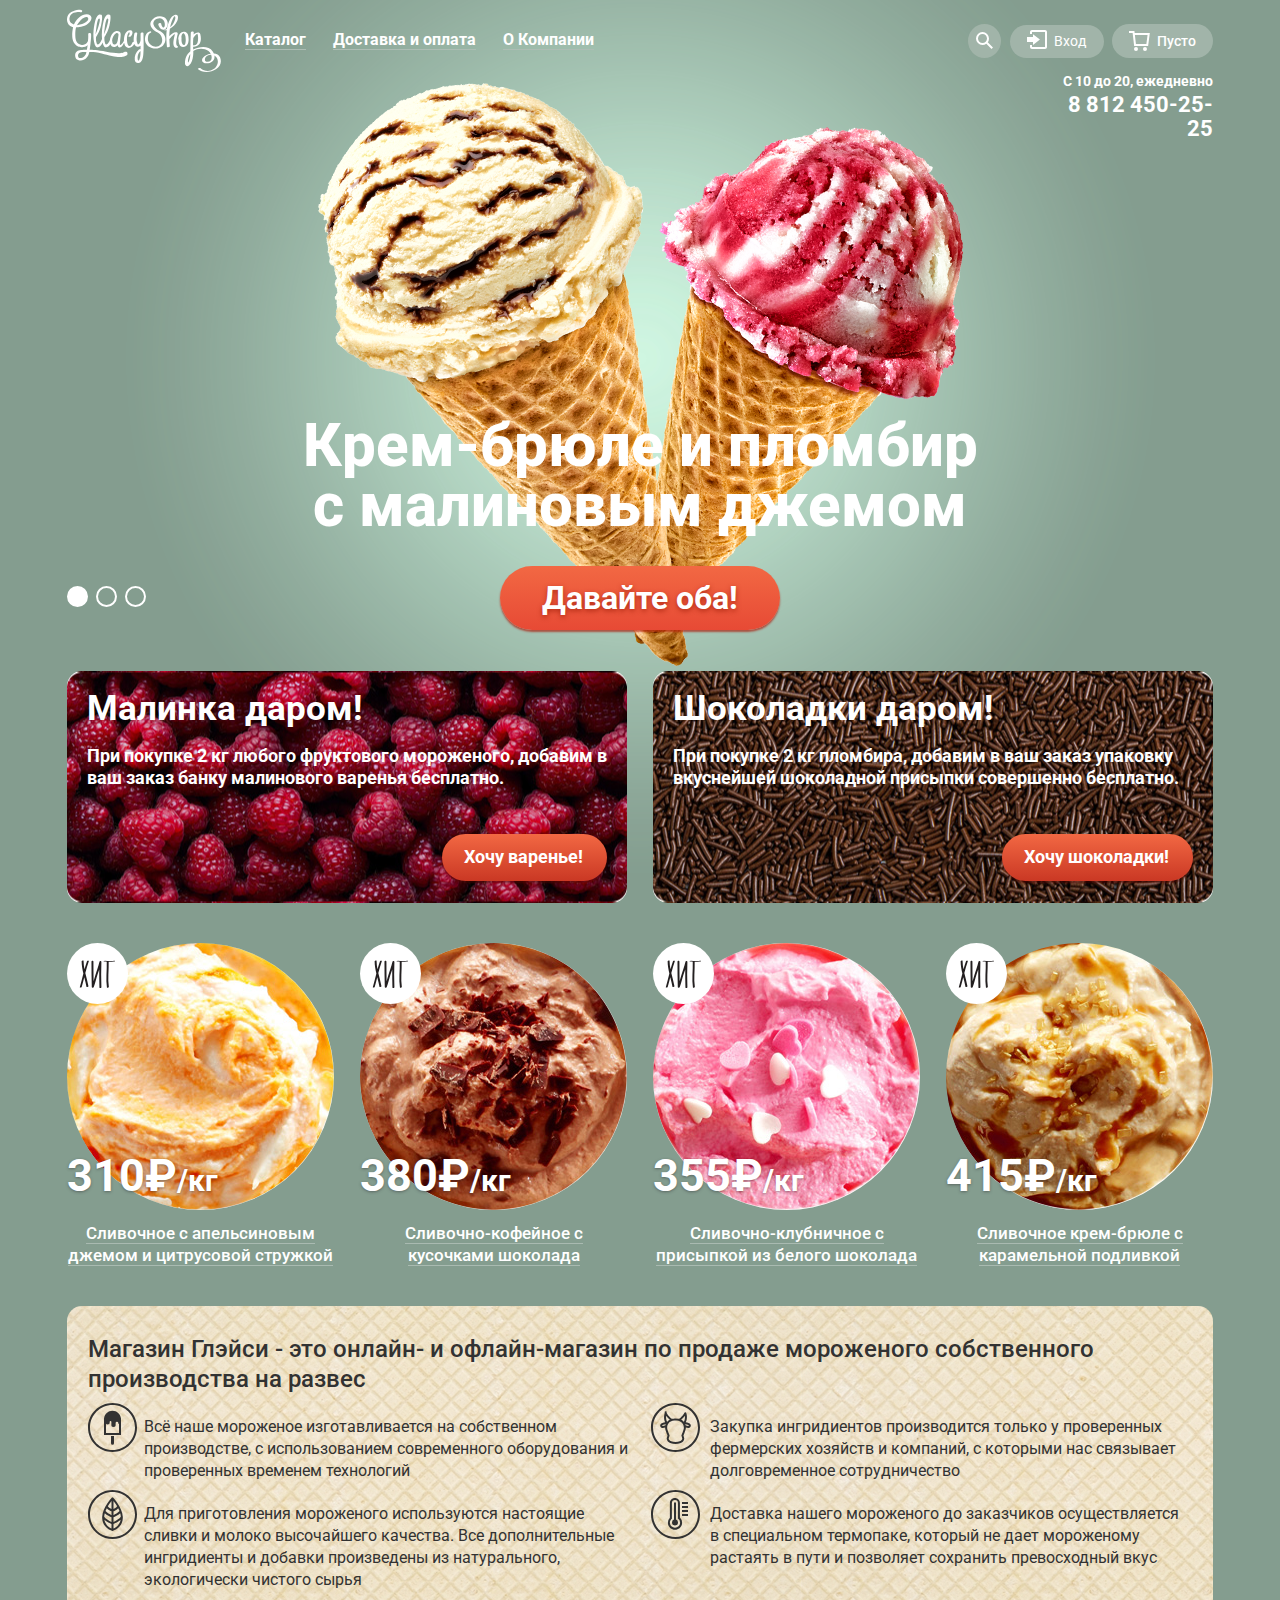
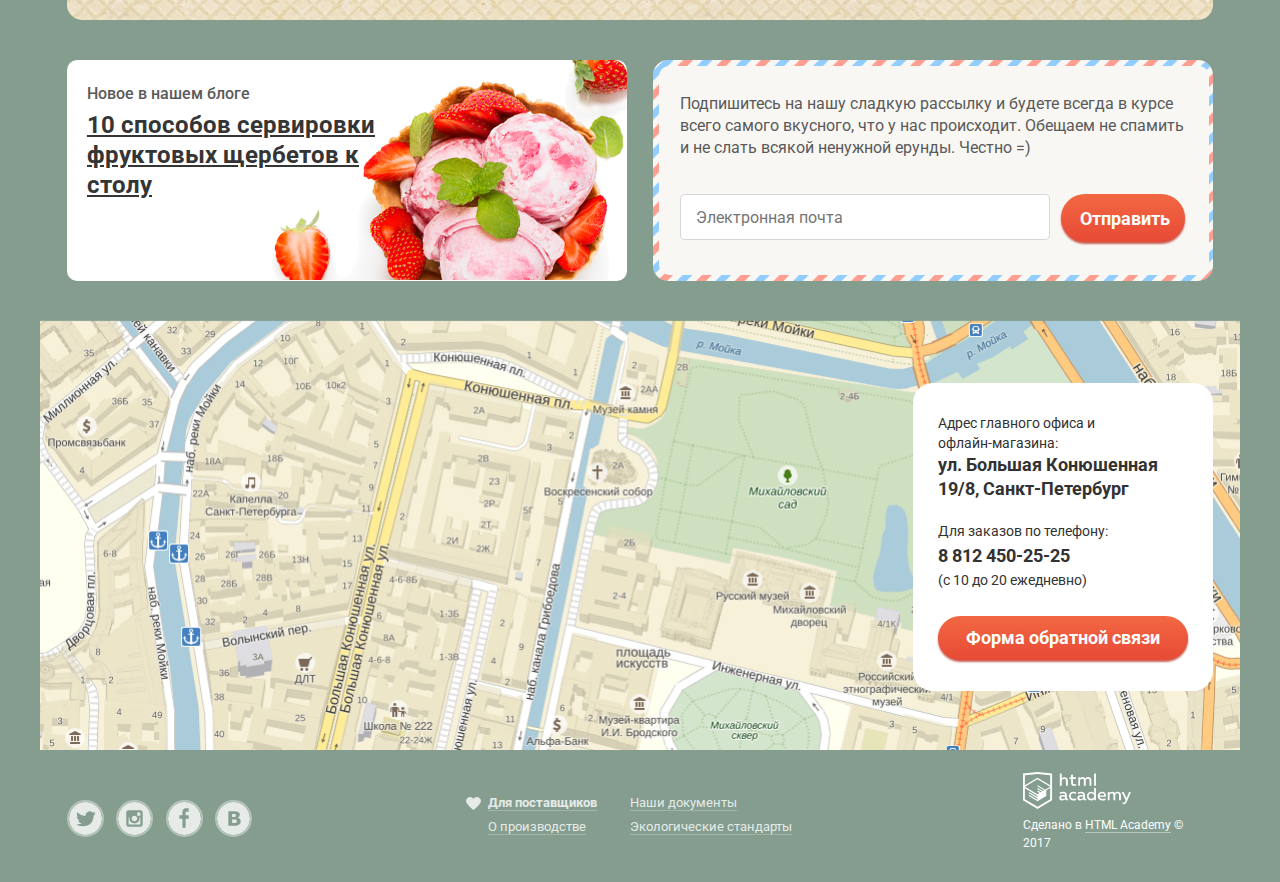
==== commit 1ca20b18: "доработка по perfectpixel" ====
--- a/index.html
+++ b/index.html
@@ -190,7 +190,7 @@
           <section class="contacts">
             <p>Адрес главного офиса
             и офлайн-магазина:
-            <b class="contacts-address">ул.Большая Конюшенная
+            <b class="contacts-address">ул. Большая Конюшенная
             19/8, Санкт-Петербург</b>
             Для заказов по телефону:</p>
             <p class="contacts-telephone-link">
--- a/css/style.css
+++ b/css/style.css
@@ -312,8 +312,8 @@
 
 .header-search {
   position: relative;
-  padding-top: 17px;
-  padding-bottom: 16px;
+  padding-top: 15px;
+  padding-bottom: 18px;
 }
 
 .search-form {
@@ -327,7 +327,7 @@
 .header-search-button {
   display: block;
   padding: 8px;
-  padding-bottom: 2px;
+  padding-bottom: 6px;
   margin: 0;
 
   background-color: #a1b4a9;
@@ -369,13 +369,13 @@
   display: flex;
   position: relative;
   align-items: center;
-  padding-top: 17px;
-  padding-bottom: 16px;
+  padding-top: 15px;
+  padding-bottom: 18px;
 }
 
 .login-link {
   display: block;
-  padding: 8px 17px 7px 44px;
+  padding: 8px 18px 9px 44px;
   margin: 0;
   text-decoration: none;
   color: #ffffff;
@@ -388,8 +388,8 @@
   content: "";
 
   position: absolute;
-  top: 22px;
-  left: 16px;
+  top: 20px;
+  left: 17px;
   width: 21px;
   height: 19px;
 
@@ -497,8 +497,8 @@
   display: flex;
   position: relative;
   align-items: center;
-  padding-top: 17px;
-  padding-bottom: 16px;
+  padding-top: 15px;
+  padding-bottom: 18px;
 
   font-size: 14px;
   font-weight: 500;
@@ -506,7 +506,7 @@
 }
 
 .main-basket-button {
-  padding: 9px 17px 8px 45px;
+  padding: 9px 17px 9px 45px;
   margin: 0;
 
   text-decoration: none;
@@ -517,6 +517,41 @@
 }
 
 .main-basket-button::before {
+  content: "";
+
+  position: absolute;
+  top: 22px;
+  left: 17px;
+  width: 21px;
+  height: 20px;
+
+  background-image: url("../img/basket.svg");
+  background-repeat: no-repeat;
+  background-position: 0 0;
+}
+
+.basket-full a {
+  display: block;
+  padding: 9px 16px 8px 44px;
+  margin: 0;
+
+  text-decoration: none;
+  color: #ffffff;
+}
+
+.basket-full {
+  position: relative;
+  padding-top: 15px;
+  padding-bottom: 18px;
+}
+
+.basket-full a {
+  color: #323232;
+  background-color: #f8f7f4;
+  border-radius: 50px;
+}
+
+.basket-full-button::before {
   content: "";
 
   position: absolute;
@@ -525,41 +560,6 @@
   width: 21px;
   height: 20px;
 
-  background-image: url("../img/basket.svg");
-  background-repeat: no-repeat;
-  background-position: 0 0;
-}
-
-.basket-full a {
-  display: block;
-  padding: 9px 16px 8px 44px;
-  margin: 0;
-
-  text-decoration: none;
-  color: #ffffff;
-}
-
-.basket-full {
-  position: relative;
-  padding-top: 17px;
-  padding-bottom: 16px;
-}
-
-.basket-full a {
-  color: #323232;
-  background-color: #f8f7f4;
-  border-radius: 50px;
-}
-
-.basket-full-button::before {
-  content: "";
-
-  position: absolute;
-  top: 23px;
-  left: 16px;
-  width: 21px;
-  height: 20px;
-
   background-image: url("../img/basket_full.svg");
   background-repeat: no-repeat;
   background-position: 0 0;
@@ -730,7 +730,7 @@
 
   font-size: 17px;
   font-weight: 500;
-  line-height: 21px;
+  line-height: 21.5px;
   text-align: center;
   color: #ffffff;
 }
@@ -966,19 +966,19 @@
 }
 
 .promotions-item-present {
-  margin: 18px 0px 14px 0px;
+  margin: 17px 0px 16px 0px;
   padding: 0;
 }
 
 .promotions-item-conditions {
   margin: 0;
-  margin-bottom: 43px;
+  margin-bottom: 45px;
   padding: 0;
 }
 
 .promotions-item-button {
   display: inline-block;
-  padding: 12px 24px 11px 22px;
+  padding: 11px 24px 12px 22px;
   margin: 0;
   margin-left:auto;
   margin-bottom: 22px;
@@ -1093,13 +1093,13 @@
 .advantages-item {
   position: relative;
   width: 487px;
-  margin: 20px 0px 0px 56px;
+  margin: 21px 0px 0px 56px;
   padding: 0;
 }
 
 .advantages-item .advantages-icon-cow,
 .advantages-item .advantages-icon-thermometer {
-  width: 487px;
+  width: 480px;
 }
 
 .advantages-item p {
@@ -1264,7 +1264,7 @@
 }
 
 .field-subscription {
-  width: 366px;
+  width: 351px;
   height: 42px;
 
   border: 1px solid rgba(178, 178, 178, 0.52);
@@ -1326,7 +1326,7 @@
   flex-direction: column;
   margin: 0;
   margin-left: auto;
-  padding: 32px 25px 31px;
+  padding: 30px 25px 31px;
   z-index: 110;
 
   font-size: 14px;
@@ -1498,14 +1498,14 @@
   margin: 0;
   margin-bottom: 8px;
   padding: 0;
-  padding-left: 16px;
+  padding-left: 18px;
 }
 
 .sorting,
 .range-controls,
 .filter-fatty-list,
 .filter-fillers-list {
-  padding: 8px 8px 8px 14px;
+  padding: 8px 8px 8px 12px;
 
   font-size: 16px;
   font-weight: 500;
@@ -1515,6 +1515,10 @@
 
   border: none;
   border-radius: 50px;
+}
+
+.sorting {
+  padding: 8px 10px 10px 12px;
 }
 
 .sorting:hover {
@@ -1554,22 +1558,22 @@
 
 .range-toggle {
   position: absolute;
-  top: 11px;
-
-  width: 3px;
-  height: 3px;
+  top: 9px;
+
+  width: 5px;
+  height: 5px;
 
   background: #9db1a5;
-  border: 6px solid #ffffff;
+  border: 8px solid #ffffff;
   border-radius: 50%;
   cursor: pointer;
 }
 
 .range-toggle:hover {
-  width: 4px;
-  height: 4px;
-
-  border: 7px solid #ffffff;
+  width: 6px;
+  height: 6px;
+
+  border: 9px solid #ffffff;
 }
 
 .range-toggle-min {
@@ -1577,7 +1581,7 @@
 }
 
 .range-toggle-max {
-  left: 150px;
+  left: 135px;
 }
 
 .filter-option label {
@@ -1664,8 +1668,13 @@
   width: 702px;
   margin: 0;
   padding: 0;
+  margin-top: -3px;
 
   border: none;
+}
+
+.filter-fillers-container legend {
+  margin-bottom: 5px;
 }
 
 .filter-fillers-list {
@@ -1673,7 +1682,7 @@
   justify-content: space-between;
   list-style: none;
   margin: 0;
-  padding: 11px 12px 10px 48px;
+  padding: 12px 13px 10px 50px;
 }
 
 .filter-fillers + label::before {
@@ -1735,7 +1744,7 @@
 .filter-button {
   width: 144px;
   height: 37px;
-  margin-top: 21px;
+  margin-top: 18px;
 
   font-size: 16px;
   font-weight: 500;
@@ -1848,6 +1857,7 @@
   width: 185px;
   margin: 0 auto;
   padding: 0;
+  padding-bottom: 2px;
 
   list-style: none;
 }
@@ -1880,11 +1890,16 @@
   justify-content: space-between;
   width: 304px;
   margin: 0;
+  margin-bottom: 8px;
   padding: 0;
   padding-left: 5px;
 
   list-style: none;
   opacity: 0.8;
+}
+
+.footer-menu li {
+  padding-bottom: 2px;
 }
 
 .footer-menu a {
@@ -1918,7 +1933,7 @@
 
   position: absolute;
   top: 6px;
-  left: -15px;
+  left: -17px;
   width: 15px;
   height: 13px;
 
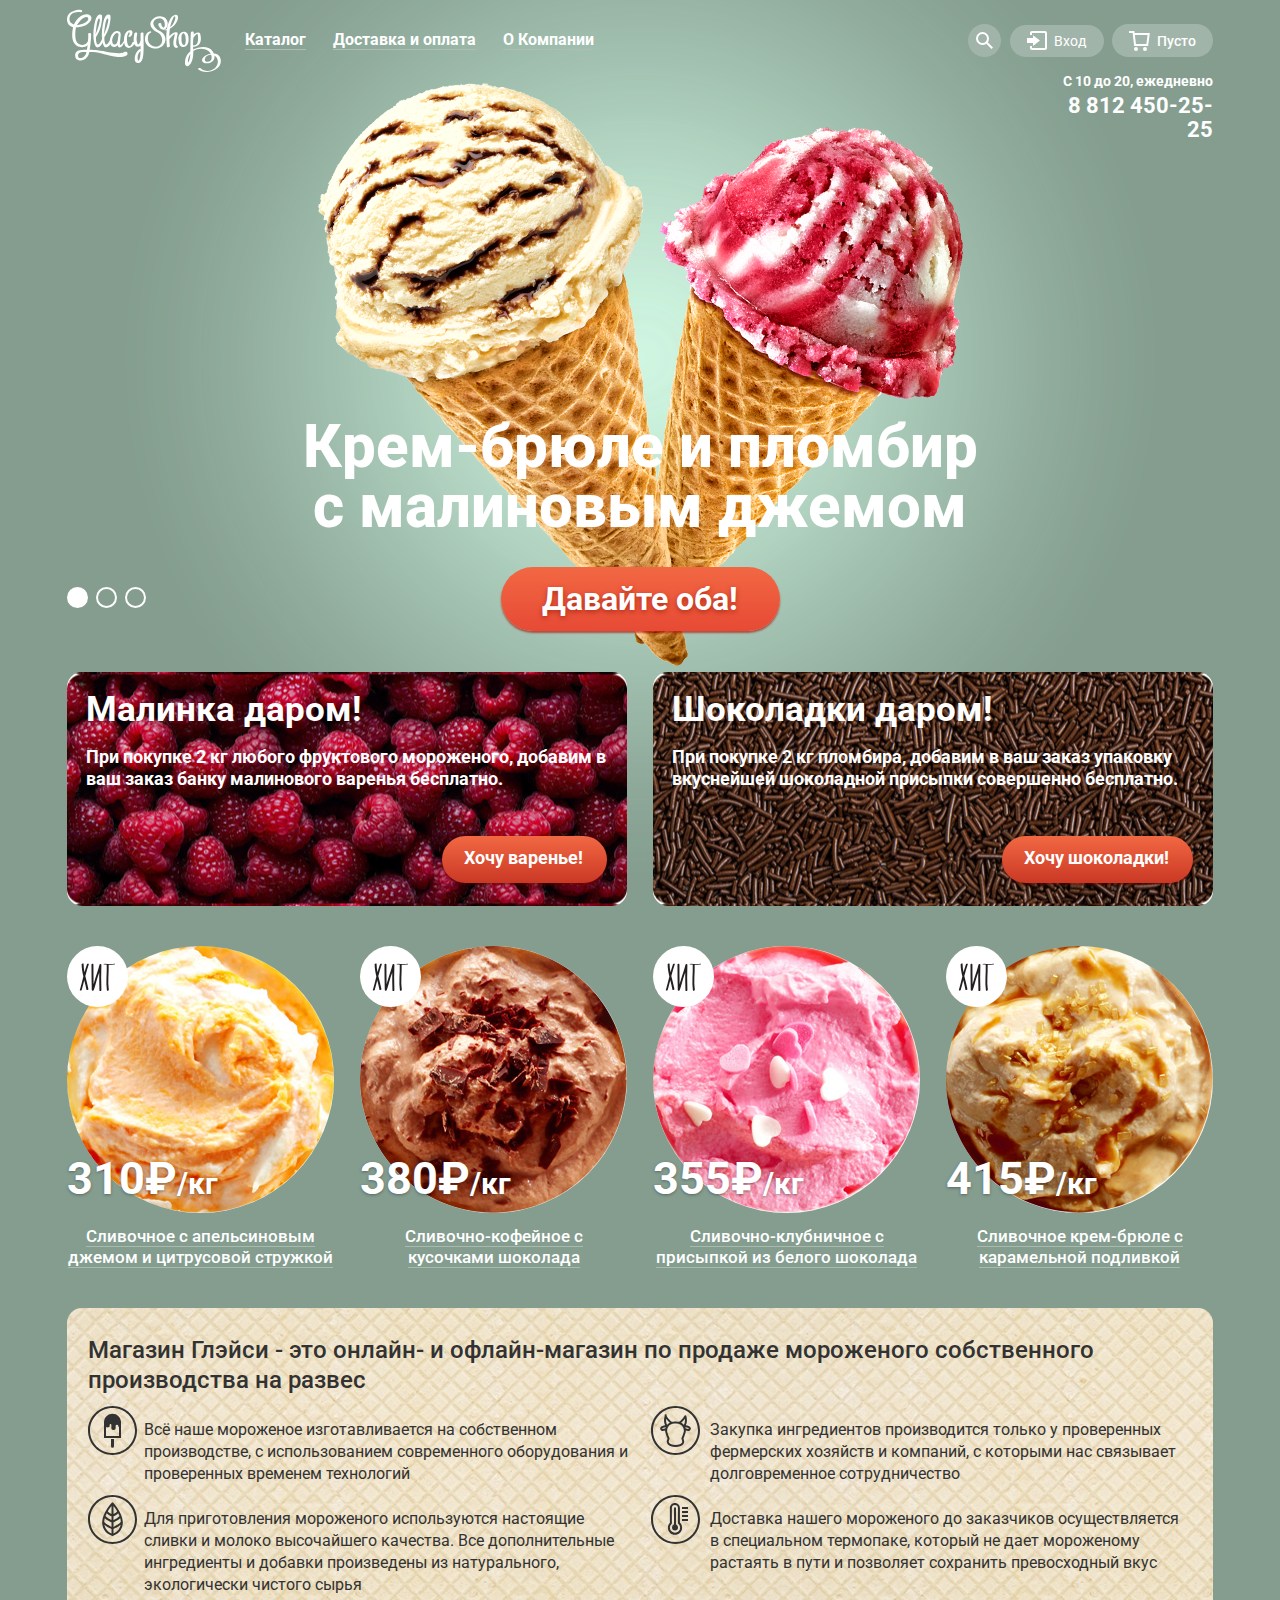
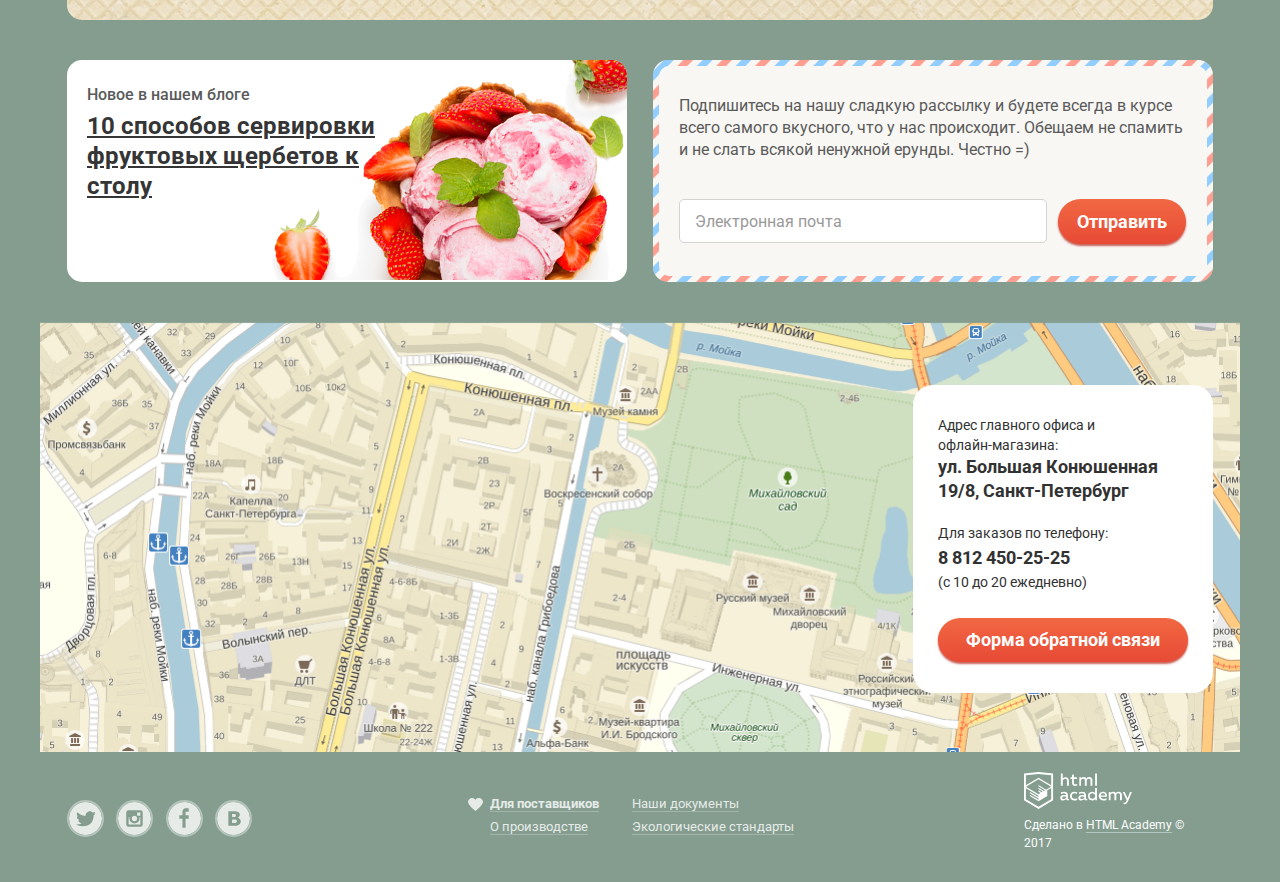
==== commit 4f753411: "доработки" ====
--- a/index.html
+++ b/index.html
@@ -15,7 +15,7 @@
       <header class="main-header wrapper-page">
         <nav class="main-navigation">
           <div class="main-navigation-container">
-            <img class="main-header-logo" src="img/glassy_logo.svg" width="154" height="64" alt="Логотип Gllacy">
+            <img class="main-header-logo" src="img/gllacy_logo.svg" width="154" height="64" alt="Логотип Gllacy">
             <ul class="site-navigation">
               <li class="site-navigation-item site-subnavigation-open">
                 <a class="site-navigation-item-link" href="#">Каталог</a>
@@ -38,7 +38,7 @@
                 <form class="popup search-form" action="https://echo.htmlacademy.ru" method="get">
                   <p>
                     <label class="visually-hidden" for="search-field">Что ищем?</label>
-                    <input class="field-search" type="search" name="search" id="search-field" placeholder="Что ищем?">
+                    <input class="field-search field-form" type="search" name="search" id="search-field" placeholder="Что ищем?">
                   </p>
                   <button class="button button-search visually-hidden" type="submit">Найти</button>
                 </form>
@@ -49,11 +49,11 @@
                   <form class="popup login-form" action="https://echo.htmlacademy.ru" method="post">
                     <p>
                       <label class="visually-hidden" for="login-field">Электронная почта</label>
-                      <input class="field-login" type="email" name="login" id="login-field" placeholder="Электронная почта">
+                      <input class="field-login field-form" type="email" name="login" id="login-field" placeholder="Электронная почта">
                     </p>
                     <p>
                       <label class="visually-hidden" for="password-field">Пароль</label>
-                      <input class="field-login" type="password" name="password" id="password-field" placeholder="Пароль">
+                      <input class="field-login field-form" type="password" name="password" id="password-field" placeholder="Пароль">
                     </p>
                     <button class="button button-login" type="submit">Войти</button>
                   </form>
@@ -154,10 +154,10 @@
                 <p class="advantages-icon-ice-cream">Всё наше мороженое изготавливается на собственном производстве, с использованием современного оборудования и проверенных временем технологий</p>
               </li>
               <li class="advantages-item">
-                <p class="advantages-icon-cow">Закупка ингридиентов производится только у проверенных фермерских хозяйств и компаний, с которыми нас связывает долговременное сотрудничество</p>
-              </li>
-              <li class="advantages-item">
-                <p class="advantages-icon-eco">Для приготовления мороженого используются настоящие сливки и молоко высочайшего качества. Все дополнительные ингридиенты и добавки произведены из натурального, экологически чистого сырья</p>
+                <p class="advantages-icon-cow">Закупка ингредиентов производится только у проверенных фермерских хозяйств и компаний, с которыми нас связывает долговременное сотрудничество</p>
+              </li>
+              <li class="advantages-item">
+                <p class="advantages-icon-eco">Для приготовления мороженого используются настоящие сливки и молоко высочайшего качества. Все дополнительные ингредиенты и добавки произведены из натурального, экологически чистого сырья</p>
               </li>
               <li class="advantages-item">
                 <p class="advantages-icon-thermometer">Доставка нашего мороженого до заказчиков осуществляется в специальном термопаке, который не дает мороженому растаять в пути и позволяет сохранить превосходный вкус</p>
@@ -176,7 +176,7 @@
                 <form class="subscription-form" action="https://echo.htmlacademy.ru" method="post">
                   <p class="subscription-item">
                     <label class="visually-hidden" for="subscription-field">Электронная почта</label>
-                    <input class="field-subscription" type="email" name="mail" id="subscription-field" placeholder="Электронная почта">
+                    <input class="field-subscription field-form" type="email" name="mail" id="subscription-field" placeholder="Электронная почта">
                   </p>
                   <button class="button button-subscription" type="submit">Отправить</button>
                 </form>
@@ -241,62 +241,26 @@
         </div>
       </footer>
     </div>
+    <div class="feedback-overlay"></div>
     <section class="modal modal-feedback">
       <h3>Мы обязательно вам ответим!</h3>
       <form class="feedback-form" action="https://echo.htmlacademy.ru" method="post">
         <p>
           <label class="visually-hidden" for="feedback-name">Имя</label>
-          <input class="feedback-field" type="text" name="feedback-name" id="feedback-name" placeholder="Как вас зовут?">
+          <input class="feedback-field field-form" type="text" name="feedback-name" id="feedback-name" placeholder="Как вас зовут?">
         </p>
         <p>
           <label class="visually-hidden" for="feedback-mail">Почта</label>
-          <input class="feedback-field" type="email" name="feedback-mail" id="feedback-mail" placeholder="Ваша почта для ответа?">
+          <input class="feedback-field field-form" type="email" name="feedback-mail" id="feedback-mail" placeholder="Ваша почта для ответа?">
         </p>
         <p>
           <label class="visually-hidden" for="feedback-comment">Текст</label>
-          <textarea class="feedback-field-comment" name="feedback-text" id="feedback-comment" rows="">Напишите что-нибудь...</textarea>
+          <textarea class="feedback-field-comment field-form" name="feedback-text" id="feedback-comment" rows="" placeholder="Напишите что-нибудь..."></textarea>
         </p>
         <button class="button button-feedback" type="submit">Отправить</button>
         <button class="modal-close " type="button"><span class="visually-hidden">Закрыть</span></button>
       </form>
     </section>
-    <script>
-      var link = document.querySelector(".contacts-button");
-
-      var popup = document.querySelector(".modal-feedback");
-      var close = popup.querySelector(".modal-close");
-
-      var form = popup.querySelector("form");
-      var login = popup.querySelector("[name=login]");
-      var email = popup.querySelector("[name=mail]");
-
-
-      link.addEventListener("click", function (evt) {
-        evt.preventDefault();
-        popup.classList.add("modal-show");
-        login.focus();
-      });
-
-      close.addEventListener("click", function (evt) {
-        evt.preventDefault();
-        popup.classList.remove("modal-show");
-      });
-
-      form.addEventListener("submit", function (evt) {
-        if (!login.value || !email.value) {
-          evt.preventDefault();
-          console.log("Для отправки сообщения неободимо заполнить все поля");
-        }
-      });
-
-      window.addEventListener("keydown", function (evt) {
-        if (evt.keyCode === 27) {
-          evt.preventDefault();
-          if (popup.classList.contains("modal-show")) {
-            popup.classList.remove("modal-show");
-          }
-        }
-      });
-    </script>
+    <script src="js/gllacy.js"></script>
   </body>
 </html>
--- a/css/style.css
+++ b/css/style.css
@@ -29,31 +29,49 @@
   overflow: hidden;
 }
 
-input[type="text"],
-input[type="password"],
-input[type="search"],
-input[type="email"],
-textarea:focus  {
+.field-form {
+  display: block;
+  box-sizing: border-box;
+  padding: 0;
   padding-left: 15px;
-  outline: none;
-  border: 1px solid rgba(154, 154, 154, 0,52);
-}
-
-input[type="text"]:focus,
-input[type="password"]:focus,
-input[type="search"]:focus,
-input[type="email"]:focus,
-textarea:focus  {
-  font-weight: 700;
-  outline: none;
-}
-
-input[type="text"]:hover,
-input[type="password"]:hover,
-input[type="search"]:hover,
-input[type="email"]:hover,
-textarea:hover  {
-  border: 1px solid rgba(154, 154, 154, 0.52);
+  margin: 0 auto;
+
+  border: 1px solid #d3d3d2;
+  border-radius: 5px;
+  background-color: #ffffff;
+}
+
+.field-form:hover {
+  box-shadow: 0 0 3px;
+}
+
+.field-form:focus {
+  font-weight: 700;
+}
+
+.field-form::placeholder {
+  font-size: 16px;
+  color: #999999;
+}
+
+.field-form::-webkit-input-placeholder {
+  font-size: 16px;
+  color: #999999;
+}
+
+.field-form::-moz-placeholder {
+  font-size: 16px;
+  color: #999999;
+}
+
+.field-form:-ms-input-placeholder {
+  font-size: 16px;
+  color: #999999;
+}
+
+.field-form:-moz-placeholder {
+  font-size: 16px;
+  color: #999999;
 }
 
 .button {
@@ -242,6 +260,11 @@
   background-color: #fbded7;
 }
 
+.site-subnavigation li:hover:last-child {
+  border-bottom-left-radius: 5px;
+  border-bottom-right-radius: 5px;
+}
+
 .site-subnavigation a:active {
   margin: 0;
   padding: 0;
@@ -258,11 +281,12 @@
 
 .site-subnavigation-new {
   position: relative;
+  margin-bottom: 1px;
 }
 
 .site-subnavigation-new a,
 .site-subnavigation-new a:hover {
-  margin-bottom: 8px;
+  margin-bottom: 7px;
   padding-top: 2px;
 }
 
@@ -276,11 +300,16 @@
   background-color: #d07058;
 }
 
-.site-subnavigation-new a::after {
-  content: "";
-
-  position: absolute;
-  top: 39px;
+.site-subnavigation-current > a {
+  color: #ffffff;
+}
+
+.site-subnavigation::after {
+  content: "";
+
+  position: absolute;
+  margin-top: 1px;
+  top: 40px;
   left: 6px;
   width: 128px;
   height: 1px;
@@ -327,7 +356,7 @@
 .header-search-button {
   display: block;
   padding: 8px;
-  padding-bottom: 6px;
+  padding-bottom: 5px;
   margin: 0;
 
   background-color: #a1b4a9;
@@ -355,14 +384,8 @@
 }
 
 .field-search {
-  display: block;
   width: 311px;
   height: 44px;
-  padding: 0;
-  margin: 0 auto;
-  border: 1px solid #d3d3d2;
-  border-radius: 5px;
-  background-color: #ffffff;
 }
 
 .user-navigation {
@@ -375,7 +398,7 @@
 
 .login-link {
   display: block;
-  padding: 8px 18px 9px 44px;
+  padding: 8px 18px 8px 44px;
   margin: 0;
   text-decoration: none;
   color: #ffffff;
@@ -388,7 +411,7 @@
   content: "";
 
   position: absolute;
-  top: 20px;
+  top: 21px;
   left: 17px;
   width: 21px;
   height: 19px;
@@ -445,15 +468,8 @@
 }
 
 .field-login {
-  display: block;
   width: 241px;
   height: 44px;
-  padding: 0;
-  margin: 0 auto;
-
-  border: 1px solid #d3d3d2;
-  border-radius: 5px;
-  background-color: #ffffff;
 }
 
 .button-login {
@@ -506,7 +522,7 @@
 }
 
 .main-basket-button {
-  padding: 9px 17px 9px 45px;
+  padding: 9px 17px 8px 45px;
   margin: 0;
 
   text-decoration: none;
@@ -658,17 +674,15 @@
 }
 
 .main-phone {
+  margin: 0;
+  margin-top: 5px;
+  padding: 0;
+
   font-size: 22px;
   font-weight: 700;
   line-height: 24px;
   text-align: right;
   color: #ffffff;
-}
-
-.main-phone {
-  margin: 0;
-  margin-top: 4px;
-  padding: 0;
 }
 
 .main-phone a {
@@ -722,6 +736,7 @@
 
 .full-catalog-item {
   margin-bottom: 40px;
+  align-items: center;
 }
 
 .catalog-item-title {
@@ -730,7 +745,7 @@
 
   font-size: 17px;
   font-weight: 500;
-  line-height: 21.5px;
+  line-height: 21px;
   text-align: center;
   color: #ffffff;
 }
@@ -785,13 +800,15 @@
   min-height: 405px;
   position: absolute;
   left: -13px;
-  align-items: flex-end;
+  align-items: center;
   z-index: 20;
-
-  background-color: rgba(248, 247, 244, 0.2);
-  border: 5px;
+  margin: 0 auto;
+
+  opacity: 0.2;
+  background-color: #f8f7f4;
   box-shadow: 0px 20px 20px 0 rgba(0, 0, 0, 0.4);
-}
+  border-radius: 5px;
+  }
 
 .catalog-button {
   display: none;
@@ -823,7 +840,7 @@
 .catalog-item:hover .catalog-image,
 .catalog-item:hover .catalog-item-price
  {
-   position: absolute;
+  position: absolute;
   display: block;
   z-index: 400;
 }
@@ -833,6 +850,9 @@
   top: 280px;
   display: block;
   z-index: 400;
+  align-items: center;
+  text-align: center;
+  margin: 0 auto;
 }
 
 .slider {
@@ -868,7 +888,7 @@
 
 .slide-button {
   display: inline-block;
-  padding: 10px 42px;
+  padding: 10px 42px 10px 41px;
 
   font-size: 32px;
   font-weight: 700;
@@ -960,7 +980,7 @@
   width: 560px;
   margin: 0;
   padding-right: 20px;
-  padding-left: 20px;
+  padding-left: 19px;
 
   border-radius: 15px;
 }
@@ -972,16 +992,16 @@
 
 .promotions-item-conditions {
   margin: 0;
-  margin-bottom: 45px;
+  margin-bottom: 46px;
   padding: 0;
 }
 
 .promotions-item-button {
   display: inline-block;
-  padding: 11px 24px 12px 22px;
+  padding: 10px 24px 13px 22px;
   margin: 0;
   margin-left:auto;
-  margin-bottom: 22px;
+  margin-bottom: 23px;
 
   font-size: 18px;
   font-weight: 700;
@@ -1058,7 +1078,8 @@
 }
 
 .advantages {
-  padding: 20px 0px 29px 21px;
+  min-height: 263px;
+  padding: 19px 0px 24px 21px;
   margin-bottom: 40px;
 
   color: #323232;
@@ -1093,7 +1114,7 @@
 .advantages-item {
   position: relative;
   width: 487px;
-  margin: 21px 0px 0px 56px;
+  margin: 23px 0px 0px 56px;
   padding: 0;
 }
 
@@ -1176,20 +1197,21 @@
   display: flex;
   justify-content: space-between;
   margin: 0;
-  margin-bottom: 39px;
+  margin-bottom: 40px;
   padding: 0;
 }
 
 .blog {
   width: 540px;
   margin: 0;
-  padding: 23px 0px 0px 20px;
+  min-height: 196px;
+  padding: 24px 0px 0px 20px;
 
   background-color: #ffffff;
   background-image: url("../img/strawberry_background.png");
   background-repeat: no-repeat;
   background-position: 0 0;
-  border-radius: 10px;
+  border-radius: 15px;
 }
 
 .blog-title {
@@ -1232,9 +1254,9 @@
 }
 
 .subscription-background {
-  width: 550px;
+  width: 548px;
   margin: 6px;
-  padding: 27px 22px 33px 21px;
+  padding: 29px 20px 32px 20px;
   box-sizing: border-box;
 
   font-size: 16px;
@@ -1248,7 +1270,7 @@
 
 .subscription-info {
   margin: 0;
-  margin-bottom: 35px;
+  margin-bottom: 38px;
   padding: 0;
 }
 
@@ -1264,19 +1286,15 @@
 }
 
 .field-subscription {
-  width: 351px;
-  height: 42px;
-
-  border: 1px solid rgba(178, 178, 178, 0.52);
-  background-color: #ffffff;
-  border-radius: 5px;
+  width: 368px;
+  height: 44px;
 }
 
 .button-subscription {
   display: inline-block;
   margin: 0;
   margin-left: 11px;
-  padding: 13px 15px 11px 19px;
+  padding: 11px 19px 10px 19px;
 
   font-size: 18px;
   font-weight: 700;
@@ -1393,7 +1411,6 @@
   flex-wrap: wrap;
   justify-content: space-between;
   vertical-align: bottom;
-  margin-bottom: 5px;
 }
 
 .breadcrumbs,
@@ -1455,7 +1472,7 @@
 
 .page-title {
   margin: 0;
-  margin-bottom: 25px;
+  margin-bottom: 29px;
   padding: 0;
 
   font-size: 35px;
@@ -1488,6 +1505,7 @@
 }
 
 .filter-sorting-container {
+position: relative;
   margin: 0;
   padding: 0;
 
@@ -1496,7 +1514,7 @@
 
 .filter legend {
   margin: 0;
-  margin-bottom: 8px;
+  margin-bottom: 5px;
   padding: 0;
   padding-left: 18px;
 }
@@ -1505,9 +1523,10 @@
 .range-controls,
 .filter-fatty-list,
 .filter-fillers-list {
-  padding: 8px 8px 8px 12px;
+  padding: 7px 8px 9px 14px;
 
   font-size: 16px;
+  line-height: 18px;
   font-weight: 500;
   color: #ffffff;
 
@@ -1518,7 +1537,33 @@
 }
 
 .sorting {
-  padding: 8px 10px 10px 12px;
+  position: relative;
+  width: 194px;
+  height: 37px;
+  -webkit-appearance: none;
+  -moz-appearance: none;
+  -ms-appearance: none;
+}
+
+.select-wrapper::before {
+  content: "";
+
+  position: absolute;
+  left: 167px;
+  top: 34px;
+  z-index: 100;
+
+  width: 13px;
+  height: 11px;
+
+  background-image: url("../img/select-arrow.svg");
+  background-repeat: no-repeat;
+}
+
+.select-wrapper:hover::before {
+  content: "";
+
+  background-image: url("../img/select-arrow-black.svg");
 }
 
 .sorting:hover {
@@ -1605,7 +1650,7 @@
   justify-content: space-between;
   list-style: none;
   margin: 0;
-  padding: 11px 17px 10px 46px;
+  padding: 11px 17px 10px 48px;
 }
 
 .filter-fatty + label::before {
@@ -1682,7 +1727,7 @@
   justify-content: space-between;
   list-style: none;
   margin: 0;
-  padding: 12px 13px 10px 50px;
+  padding: 11px 13px 11px 47px;
 }
 
 .filter-fillers + label::before {
@@ -1710,7 +1755,6 @@
   background-image: url("../img/checkbox-off.svg");
   opacity: 1;
 }
-
 
 .filter-fillers:checked + label::after {
   content: "";
@@ -1772,12 +1816,12 @@
 
 .pagination-list {
   display: flex;
-  width: 191px;
+  width: 200px;
   justify-content: space-between;
   margin: 0;
-  margin-left: auto;
-  padding: 0;
-  padding-top: 5px;
+  margin-left: 950px;
+  padding: 0;
+  padding-top: 7px;
 
   list-style: none;
 }
@@ -1826,7 +1870,7 @@
 }
 
 .main-footer {
-  margin-top: 15px;
+  margin-top: 13px;
 }
 
 .main-footer a {
@@ -1839,7 +1883,7 @@
 
 .main-footer-container {
   display: flex;
-  justify-content: space-between;
+  /* justify-content: space-between; */
   align-items: center;
   margin: 0;
   padding-bottom: 15px;
@@ -1855,7 +1899,8 @@
   justify-content: space-between;
   align-items: center;
   width: 185px;
-  margin: 0 auto;
+  margin: 0;
+  margin-right: 233px;
   padding: 0;
   padding-bottom: 2px;
 
@@ -1891,6 +1936,7 @@
   width: 304px;
   margin: 0;
   margin-bottom: 8px;
+  margin-right: 230px;
   padding: 0;
   padding-left: 5px;
 
@@ -1899,7 +1945,7 @@
 }
 
 .footer-menu li {
-  padding-bottom: 2px;
+  padding-bottom: 1px;
 }
 
 .footer-menu a {
@@ -1988,28 +2034,45 @@
   }
 }
 
+.feedback-overlay {
+  display: none;
+  position: fixed;
+  top: 0;
+  left: 0;
+  width: 100%;
+  height: 100%;
+  z-index: 400;
+
+  background-color: rgba(0, 0, 0, 0.4);
+}
+
 .modal {
   position: fixed;
-  z-index: 700;
+}
+
+.modal-feedback {
+  display: none;
+  top: 50%;
+  left: 50%;
+  width: 430px;
+  height: 398px;
+  margin-left: -215px;
+  margin-top: -199px;
+  padding: 20px 24px 25px 24px;
+
+  background-color: #f8f7f4;
+  border-radius: 10px;
+}
+
+.feedback-overlay-show {
+  display: block;
 }
 
 .modal-show {
   display: block;
+  z-index: 500;
 
   animation: bounce 0.6s;
-}
-
-.modal-feedback {
-  display: none;
-  top: 337px;
-  left: 30%;
-
-  width: 430px;
-  height: 398px;
-  padding: 20px 24px 25px 24px;
-
-  background-color: #f8f7f4;
-  border-radius: 10px;
 }
 
 .modal-feedback h3 {
@@ -2038,11 +2101,6 @@
   height: 42px;
   margin: 0;
   margin-bottom: 20px;
-  padding: 0;
-
-  border: 1px solid rgba(178, 178, 178, 0.52);
-  background-color: #ffffff;
-  border-radius: 5px;
 }
 
 .feedback-field-comment {
@@ -2051,11 +2109,6 @@
   margin: 0;
   margin-bottom: 20px;
   padding: 13px 0px 0px 15px;
-
-  border: 1px solid rgba(178, 178, 178, 0.52);
-  background-color: #ffffff;
-  color: #999999;
-  border-radius: 5px;
 }
 
 .button-feedback {
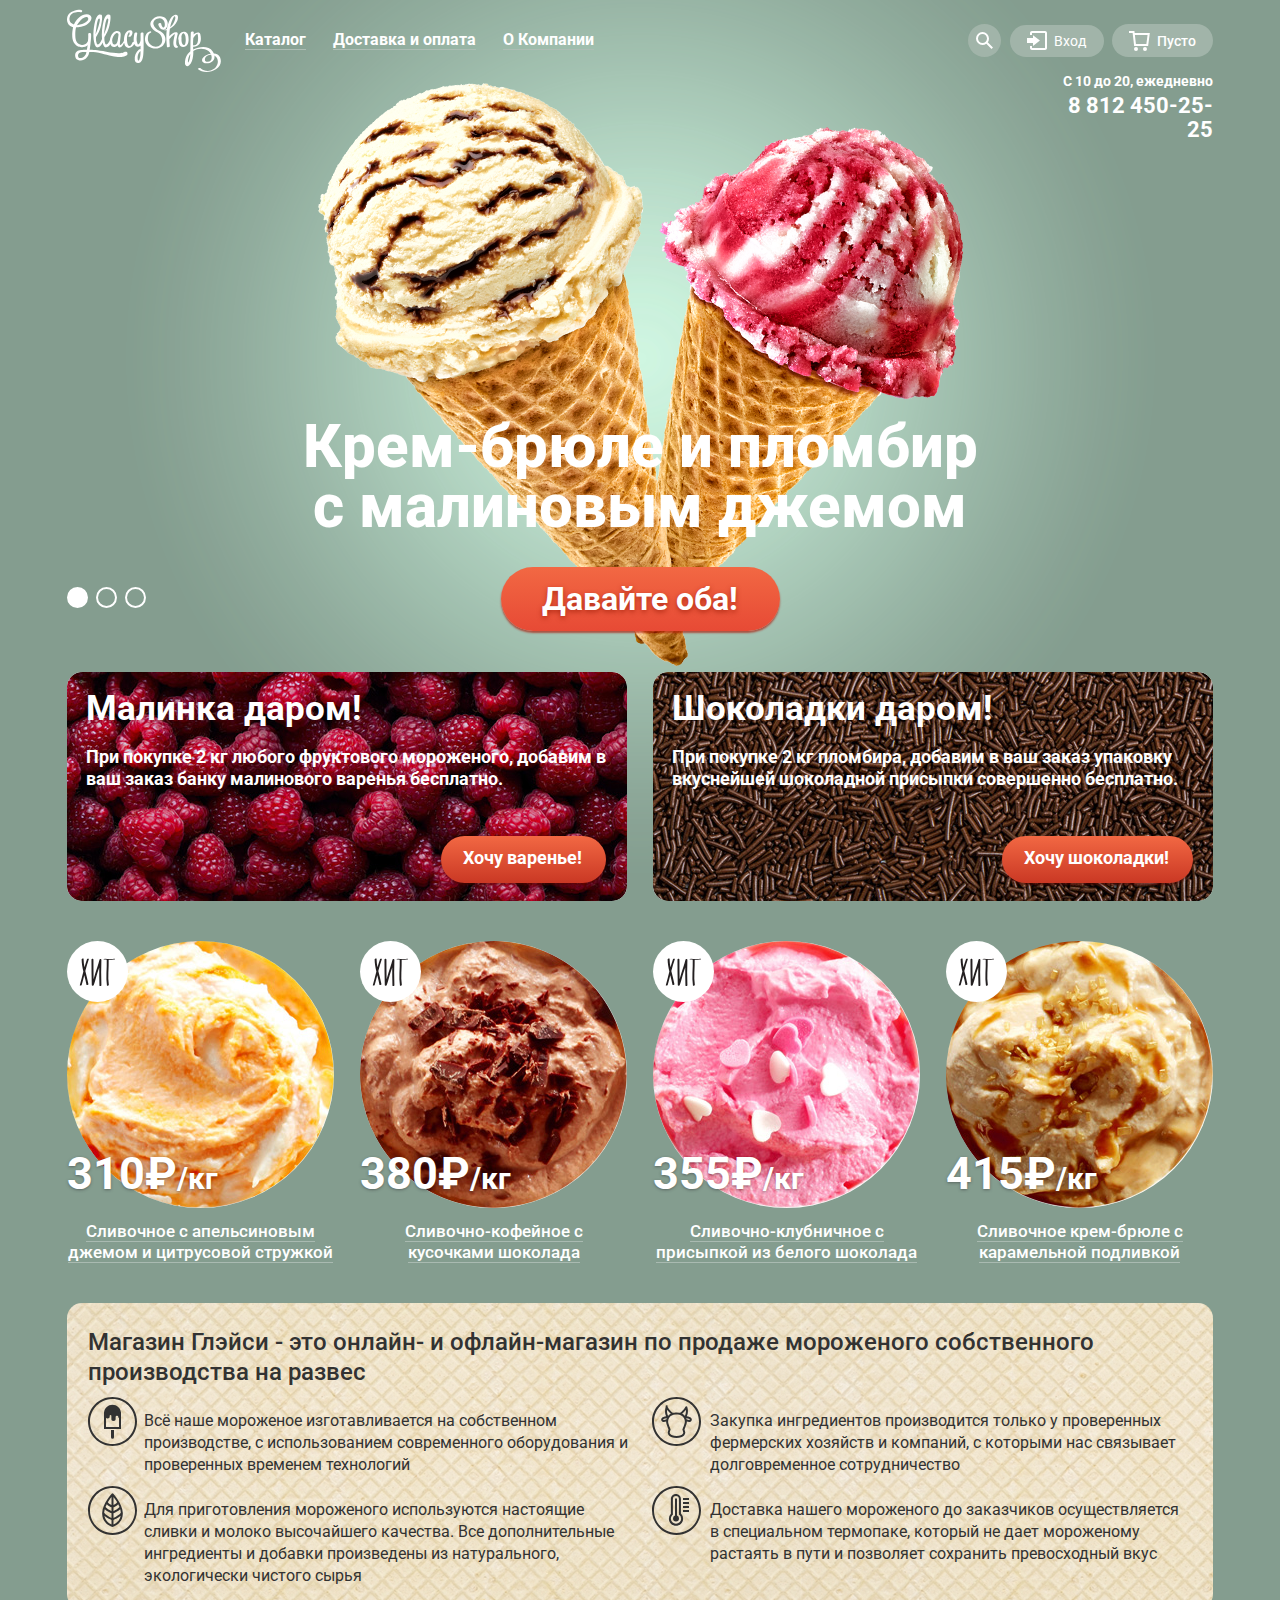
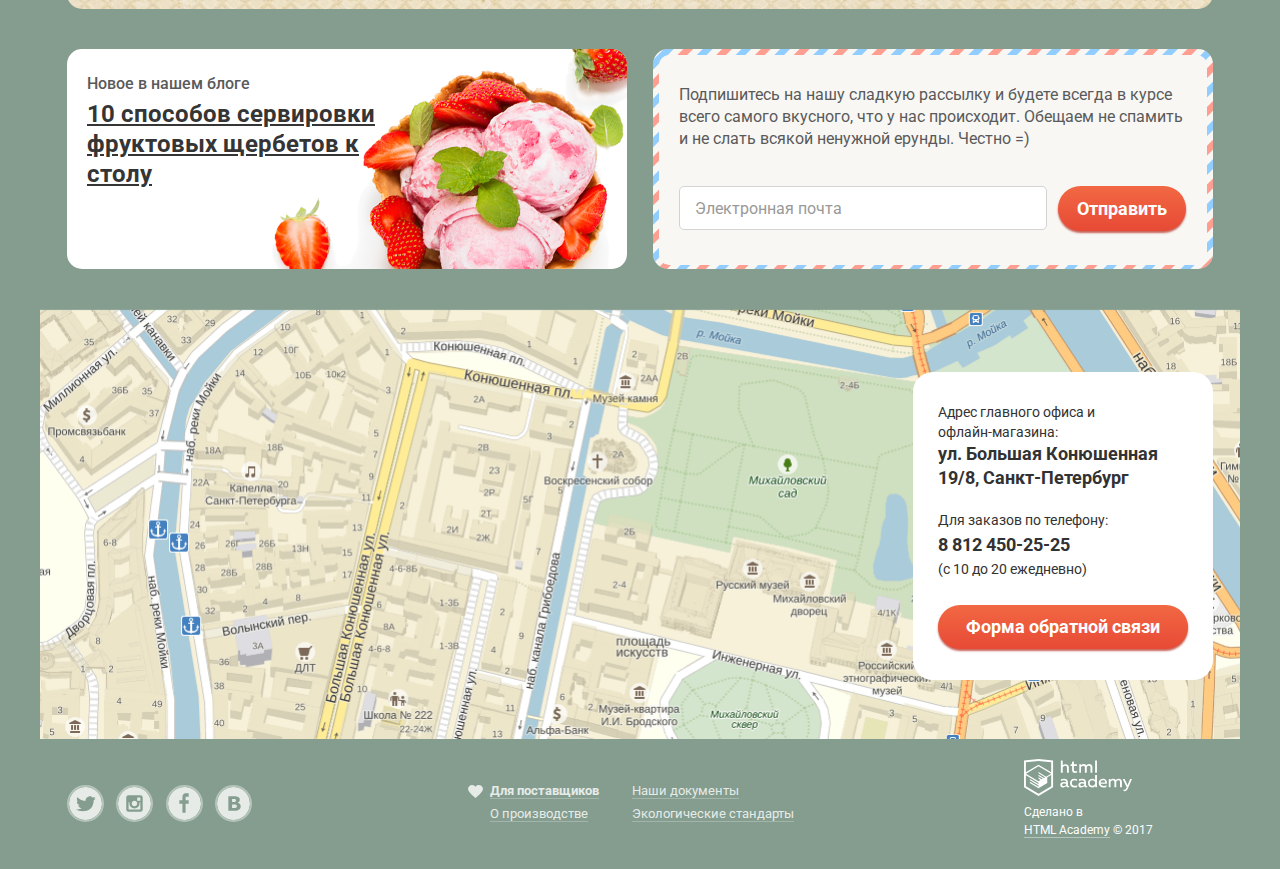
==== commit 25263c04: "доработки 26.09" ====
--- a/index.html
+++ b/index.html
@@ -236,7 +236,7 @@
           </div>
           <div class="footer-copyright">
             <a href="https://htmlacademy.ru/intensive/htmlcss"><img src="img/logo_htmlacademy_small.svg" width="108" height="39" alt="Логотип htmlacademy"></a>
-            <p class="footer-copyright-link">Сделано в <a class="footer-copyright-link" href="https://htmlacademy.ru/intensive/htmlcss">HTML Academy</a> &copy; 2017</p>
+            <p class="footer-copyright-link">Сделано в <a class="footer-copyright-link" href="https://htmlacademy.ru/intensive/htmlcss">HTML&nbsp;Academy</a>&nbsp;&copy;&nbsp;2017</p>
           </div>
         </div>
       </footer>
--- a/css/style.css
+++ b/css/style.css
@@ -24,7 +24,9 @@
 
   white-space: nowrap;
 
-  clip-path: inset(100%);
+  -webkit-clip-path: inset(100%);
+
+          clip-path: inset(100%);
   clip: rect(0 0 0 0);
   overflow: hidden;
 }
@@ -47,30 +49,30 @@
 
 .field-form:focus {
   font-weight: 700;
+  box-shadow: none;
+}
+
+.field-form::-webkit-input-placeholder {
+  font-weight: 400;
+
+  color: #999999;
+}
+
+.field-form:-ms-input-placeholder {
+  font-weight: 400;
+
+  color: #999999;
+}
+
+.field-form::-ms-input-placeholder {
+  font-weight: 400;
+
+  color: #999999;
 }
 
 .field-form::placeholder {
-  font-size: 16px;
-  color: #999999;
-}
-
-.field-form::-webkit-input-placeholder {
-  font-size: 16px;
-  color: #999999;
-}
-
-.field-form::-moz-placeholder {
-  font-size: 16px;
-  color: #999999;
-}
-
-.field-form:-ms-input-placeholder {
-  font-size: 16px;
-  color: #999999;
-}
-
-.field-form:-moz-placeholder {
-  font-size: 16px;
+  font-weight: 400;
+
   color: #999999;
 }
 
@@ -508,6 +510,14 @@
   border-bottom: 1px solid #aeadab;
 }
 
+.login-link-help a:hover,
+.login-link-help a:focus {
+  text-decoration: none;
+  color: #e84d37;
+
+  border-bottom: 1px solid rgba(232, 77, 55, 0.3);
+}
+
 .main-basket,
 .basket-full {
   display: flex;
@@ -627,8 +637,12 @@
   padding: 0;
 }
 
+.basket-full-item img {
+  border-radius: 20px;
+}
+
 .basket-full-delete {
-  background-color: #ffffff;
+  background-color: inherit;
   border: none;
 }
 
@@ -766,7 +780,7 @@
   line-height: 21px;
   color: #ffbc9e;
 
-  border-bottom: 1px solid #a7a294;
+  border-bottom: 1px solid rgba(255, 188, 158, 0.3);
 }
 
 .catalog-item-price {
@@ -799,6 +813,7 @@
   width: 293px;
   min-height: 405px;
   position: absolute;
+  top: -9px;
   left: -13px;
   align-items: center;
   z-index: 20;
@@ -974,40 +989,41 @@
 }
 
 .promotions-container {
-  display: flex;
-  flex-direction: column;
   box-sizing: border-box;
   width: 560px;
-  margin: 0;
-  padding-right: 20px;
-  padding-left: 19px;
+  min-height: 229px;
+  margin: 0;
+  padding: 16px 20px 23px 19px;
 
   border-radius: 15px;
 }
 
 .promotions-item-present {
-  margin: 17px 0px 16px 0px;
-  padding: 0;
+  margin: 0;
+  margin-bottom: 17px;
+  padding: 0;
+
+  font-size: 35px;
+  font-weight: 700;
+  line-height: 41px;
+  color: #ffffff;
 }
 
 .promotions-item-conditions {
   margin: 0;
-  margin-bottom: 46px;
   padding: 0;
 }
 
 .promotions-item-button {
+  position: relative;
+  bottom: -46px;
+  left: 355px;
   display: inline-block;
   padding: 10px 24px 13px 22px;
-  margin: 0;
-  margin-left:auto;
-  margin-bottom: 23px;
 
   font-size: 18px;
   font-weight: 700;
   line-height: 24px;
-  text-align: center;
-  vertical-align: top;
   color: #ffffff;
 
   background-image: linear-gradient(to top, #ca3824, #f26843);
@@ -1017,6 +1033,10 @@
   border-radius: 50px;
 
   cursor: pointer;
+}
+
+.promotions-chocolate .promotions-item-button {
+  left: 330px;
 }
 
 .promotions-item-button:hover,
@@ -1041,13 +1061,6 @@
   background-position: center;
 }
 
-.promotions-raspberry h2 {
-  font-size: 35px;
-  font-weight: 700;
-  line-height: 41px;
-  color: #ffffff;
-}
-
 .promotions-raspberry p {
   font-size: 18px;
   font-weight: 700;
@@ -1063,13 +1076,6 @@
   background-position: center;
 }
 
-.promotions-chocolate h2 {
-  font-size: 35px;
-  font-weight: 700;
-  line-height: 41px;
-  color: #ffffff;
-}
-
 .promotions-chocolate p {
   font-size: 18px;
   font-weight: 700;
@@ -1079,7 +1085,7 @@
 
 .advantages {
   min-height: 263px;
-  padding: 19px 0px 24px 21px;
+  padding: 24px 0px 19px 21px;
   margin-bottom: 40px;
 
   color: #323232;
@@ -1092,7 +1098,7 @@
 
 .advantages-title {
   width: 1020px;
-  margin: 8px 0px 1px 0px;
+  margin: 0;
   padding: 0;
 
   font-size: 24px;
@@ -1151,7 +1157,7 @@
 
   position: absolute;
   top: -13px;
-  left: -36px;
+  left: -35px;
   width: 49px;
   height: 49px;
 
@@ -1184,7 +1190,7 @@
 
   position: absolute;
   top: -13px;
-  left: -36px;
+  left: -35px;
   width: 49px;
   height: 49px;
 
@@ -1204,7 +1210,7 @@
 .blog {
   width: 540px;
   margin: 0;
-  min-height: 196px;
+  height: 196px;
   padding: 24px 0px 0px 20px;
 
   background-color: #ffffff;
@@ -1226,7 +1232,7 @@
 
 .blog-recipe {
   margin: 0;
-  margin-top: 5px;
+  margin-top: 4px;
   padding: 0;
 }
 
@@ -1244,6 +1250,7 @@
 
 .subscription {
   width: 560px;
+  height: 220px;
   margin: 0;
   padding: 0;
 
@@ -1256,7 +1263,7 @@
 .subscription-background {
   width: 548px;
   margin: 6px;
-  padding: 29px 20px 32px 20px;
+  padding: 29px 20px 34px 20px;
   box-sizing: border-box;
 
   font-size: 16px;
@@ -1270,7 +1277,7 @@
 
 .subscription-info {
   margin: 0;
-  margin-bottom: 38px;
+  margin-bottom: 36px;
   padding: 0;
 }
 
@@ -1467,12 +1474,12 @@
 .breadcrumbs-item a:focus {
   color: #ffbc9e;
 
-  border-bottom: 1px solid #a7a294;
+  border-bottom: 1px solid rgba(255, 188, 158, 0.3);
 }
 
 .page-title {
   margin: 0;
-  margin-bottom: 29px;
+  margin-bottom: 27px;
   padding: 0;
 
   font-size: 35px;
@@ -1483,12 +1490,12 @@
 
 .filters {
   margin: 0;
-  margin-bottom: 20px;
+  margin-bottom: 23px;
   padding: 0;
 }
 
 .filters fieldset {
-  margin-bottom: 18px;
+  margin-bottom: 17px;
   margin-right: 14px;
 }
 
@@ -1505,7 +1512,6 @@
 }
 
 .filter-sorting-container {
-position: relative;
   margin: 0;
   padding: 0;
 
@@ -1514,16 +1520,20 @@
 
 .filter legend {
   margin: 0;
-  margin-bottom: 5px;
-  padding: 0;
-  padding-left: 18px;
+  margin-bottom: 7px;
+  padding: 0;
+  padding-left: 16px;
+}
+
+.select-wrapper {
+  position: relative;
 }
 
 .sorting,
 .range-controls,
 .filter-fatty-list,
 .filter-fillers-list {
-  padding: 7px 8px 9px 14px;
+  padding: 7px 8px 9px 15px;
 
   font-size: 16px;
   line-height: 18px;
@@ -1541,8 +1551,8 @@
   width: 194px;
   height: 37px;
   -webkit-appearance: none;
-  -moz-appearance: none;
-  -ms-appearance: none;
+     -moz-appearance: none;
+          appearance: none;
 }
 
 .select-wrapper::before {
@@ -1550,7 +1560,7 @@
 
   position: absolute;
   left: 167px;
-  top: 34px;
+  top: 12px;
   z-index: 100;
 
   width: 13px;
@@ -1605,8 +1615,8 @@
   position: absolute;
   top: 9px;
 
-  width: 5px;
-  height: 5px;
+  width: 4px;
+  height: 4px;
 
   background: #9db1a5;
   border: 8px solid #ffffff;
@@ -1615,6 +1625,8 @@
 }
 
 .range-toggle:hover {
+  top: 7px;
+
   width: 6px;
   height: 6px;
 
@@ -1626,7 +1638,7 @@
 }
 
 .range-toggle-max {
-  left: 135px;
+  left: 134px;
 }
 
 .filter-option label {
@@ -1650,7 +1662,7 @@
   justify-content: space-between;
   list-style: none;
   margin: 0;
-  padding: 11px 17px 10px 48px;
+  padding: 10px 17px 10px 47px;
 }
 
 .filter-fatty + label::before {
@@ -1664,6 +1676,7 @@
   height: 22px;
 
   background-image: url("../img/radio_off.svg");
+  background-repeat: no-repeat;
   opacity: 0.8;
 }
 
@@ -1678,6 +1691,7 @@
   height: 22px;
 
   background-image: url("../img/radio_off.svg");
+  background-repeat: no-repeat;
   opacity: 1;
 }
 
@@ -1692,7 +1706,7 @@
   height: 22px;
 
   background-image: url("../img/radio_on.svg");
-  opacity: 0.8;
+  background-repeat: no-repeat;
 }
 
 .filter-fatty:checked + label:hover::after {
@@ -1705,8 +1719,8 @@
   width: 22px;
   height: 22px;
 
-  background-image: url("../img/radio_on.svg");
-  opacity: 1;
+  background-image: url("../img/radio_on_checked.svg");
+  background-repeat: no-repeat;
 }
 
 .filter-fillers-container {
@@ -1727,14 +1741,13 @@
   justify-content: space-between;
   list-style: none;
   margin: 0;
-  padding: 11px 13px 11px 47px;
+  padding: 10px 20px 10px 48px;
 }
 
 .filter-fillers + label::before {
   content: "";
   position: absolute;
-  left: -35px;
-  top: -2px;
+  left: -32px;
 
   width: 20px;
   height: 20px;
@@ -1746,8 +1759,7 @@
 .filter-fillers + label:hover::before {
   content: "";
   position: absolute;
-  left: -35px;
-  top: -2px;
+  left: -32px;
 
   width: 20px;
   height: 20px;
@@ -1760,29 +1772,25 @@
   content: "";
 
   position: absolute;
-  left: -35px;
-  top: -2px;
-
-  width: 20px;
+  left: -32px;
+
+  width: 24px;
   height: 20px;
 
   background-image: url("../img/checkbox-on.svg");
   background-repeat: no-repeat;
-  opacity: 0.8;
 }
 
 .filter-fillers:checked + label:hover::after {
   content: "";
 
   position: absolute;
-  left: -35px;
-  top: -2px;
+  left: -32px;
 
   width: 24px;
   height: 20px;
 
-  background-image: url("../img/checkbox-on.svg");
-  opacity: 1;
+  background-image: url("../img/checkbox-on-checked.svg");
 }
 
 .filter-button {
@@ -1821,7 +1829,7 @@
   margin: 0;
   margin-left: 950px;
   padding: 0;
-  padding-top: 7px;
+  padding-top: 3px;
 
   list-style: none;
 }
@@ -1902,7 +1910,7 @@
   margin: 0;
   margin-right: 233px;
   padding: 0;
-  padding-bottom: 2px;
+  padding-bottom: 5px;
 
   list-style: none;
 }
@@ -1957,7 +1965,7 @@
 .footer-menu a:focus {
   color: #ffbc9e;
 
-  border-bottom: 1px solid #a7a294;
+  border-bottom: 1px solid rgba(255, 188, 158, 0.3);
 }
 
 .footer-item {
@@ -2013,24 +2021,50 @@
 .footer-copyright-link a:focus {
   color: #ffbc9e;
 
-  border-bottom: 1px solid #a7a294;
+  border-bottom: 1px solid rgba(255, 188, 158, 0.3);
+}
+
+@-webkit-keyframes bounce {
+  0% {
+    -webkit-transform: translateY(-2000px);
+            transform: translateY(-2000px);
+  }
+
+  70% {
+    -webkit-transform: translateY(30px);
+            transform: translateY(30px);
+  }
+
+  90% {
+    -webkit-transform: translateY(-10px);
+            transform: translateY(-10px);
+  }
+
+  100% {
+    -webkit-transform: translateY(0);
+            transform: translateY(0);
+  }
 }
 
 @keyframes bounce {
   0% {
-    transform: translateY(-2000px);
+    -webkit-transform: translateY(-2000px);
+            transform: translateY(-2000px);
   }
 
   70% {
-    transform: translateY(30px);
+    -webkit-transform: translateY(30px);
+            transform: translateY(30px);
   }
 
   90% {
-    transform: translateY(-10px);
+    -webkit-transform: translateY(-10px);
+            transform: translateY(-10px);
   }
 
   100% {
-    transform: translateY(0);
+    -webkit-transform: translateY(0);
+            transform: translateY(0);
   }
 }
 
@@ -2072,7 +2106,9 @@
   display: block;
   z-index: 500;
 
-  animation: bounce 0.6s;
+  -webkit-animation: bounce 0.6s;
+
+          animation: bounce 0.6s;
 }
 
 .modal-feedback h3 {
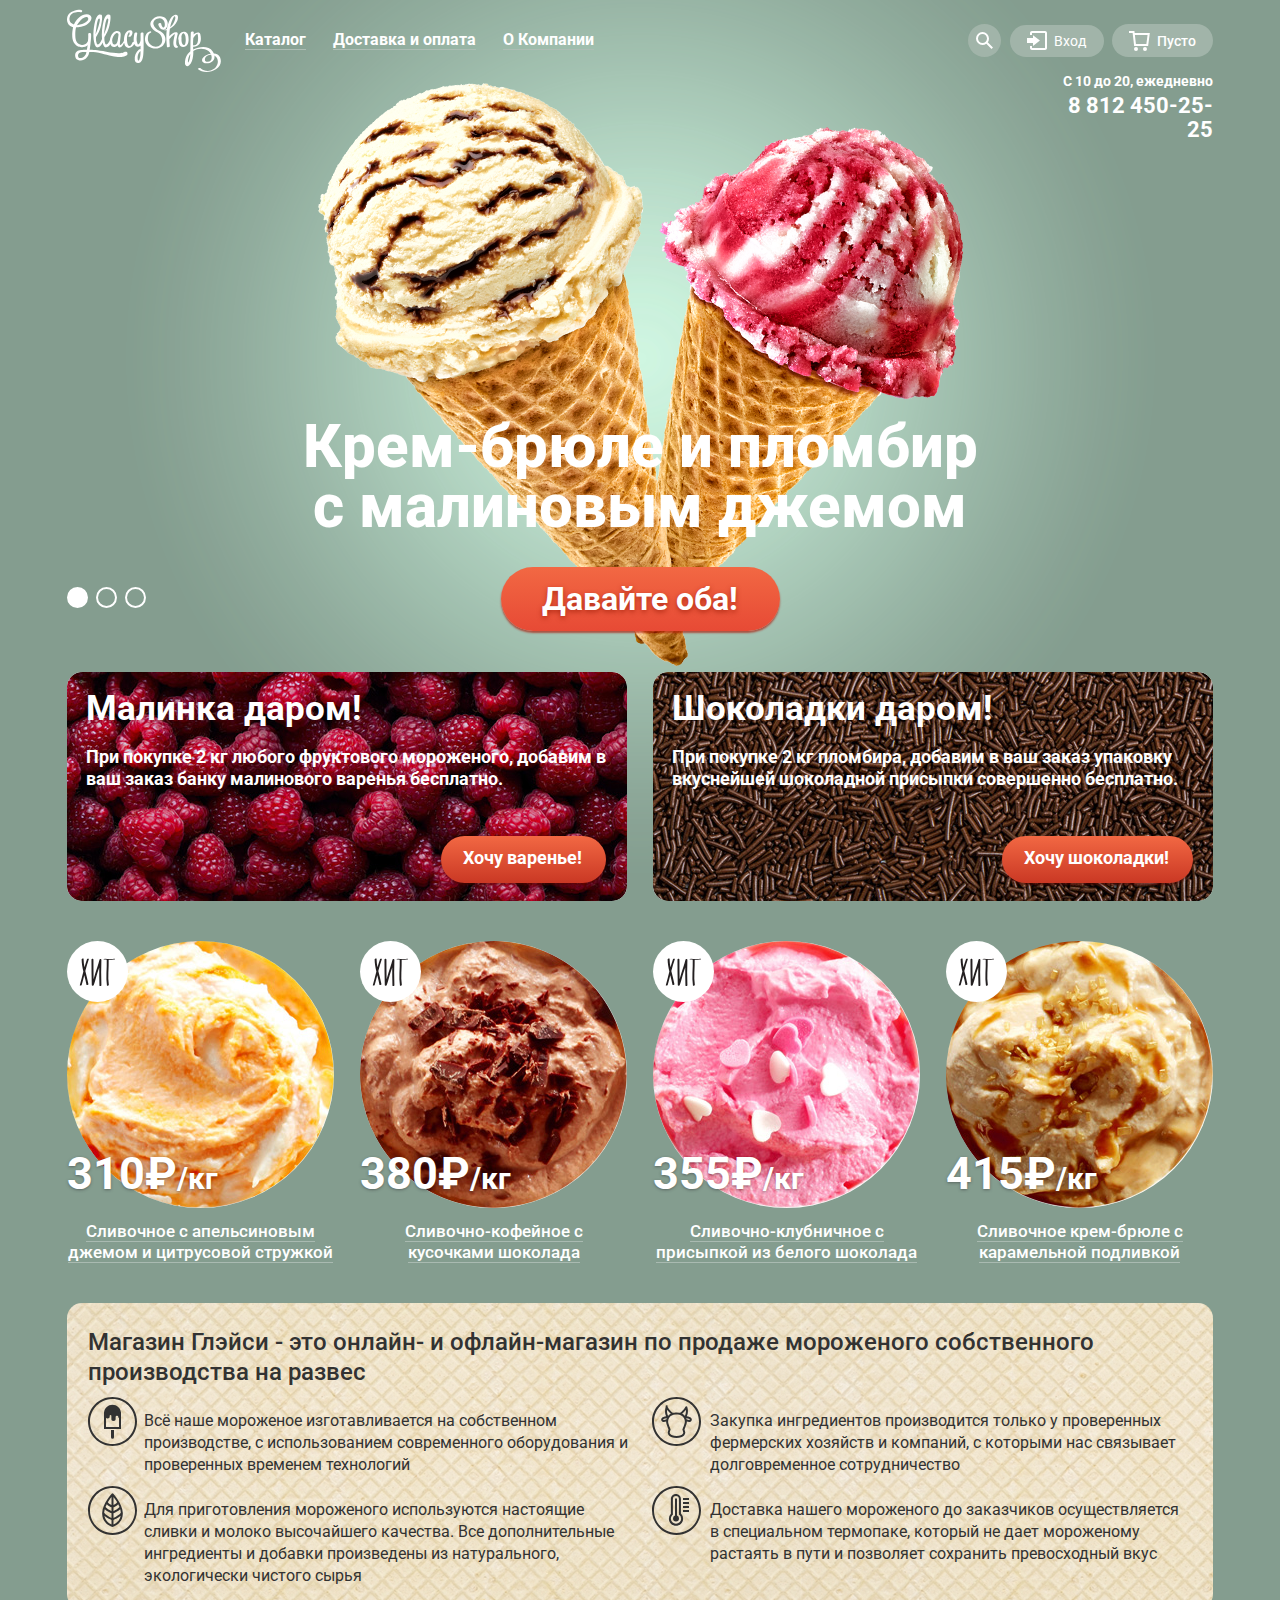
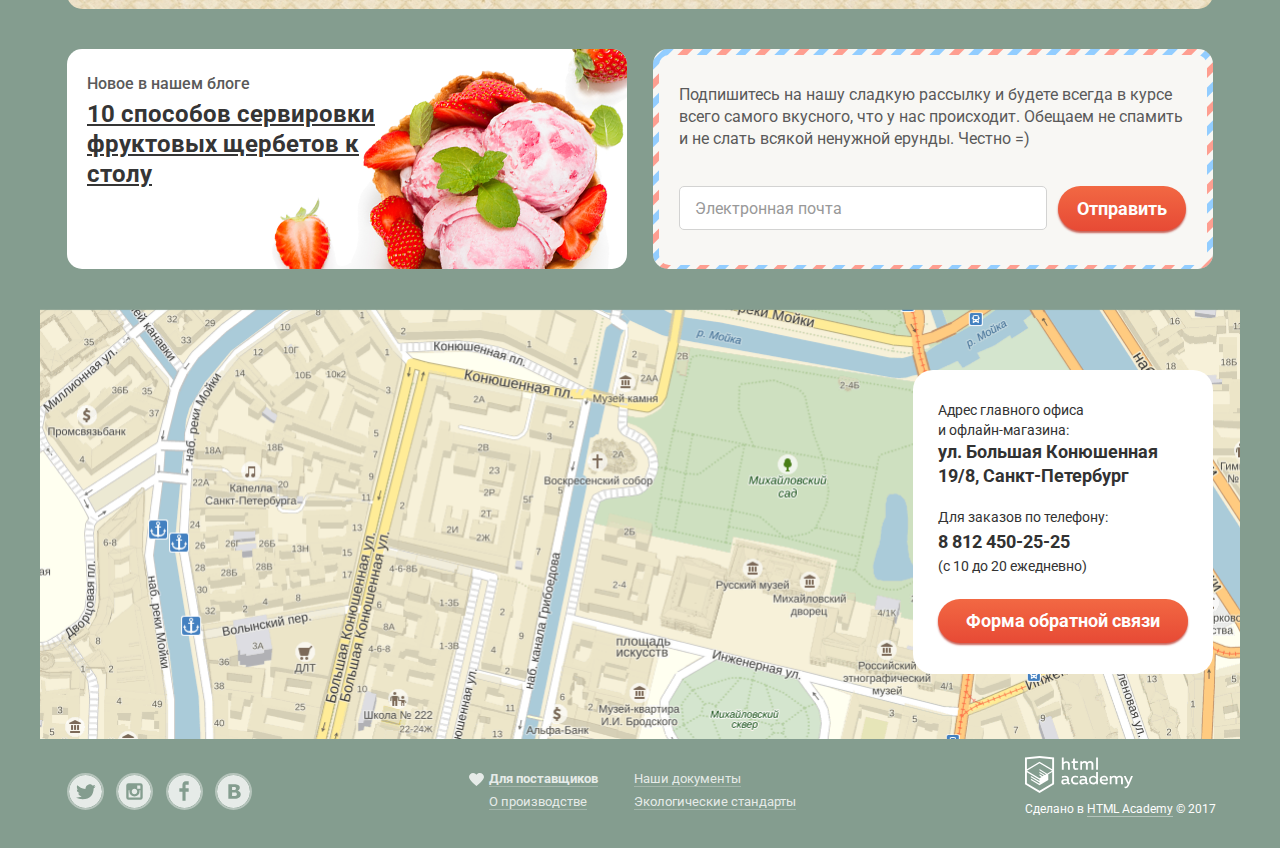
==== commit 28ff7a18: "доработки 27.09" ====
--- a/index.html
+++ b/index.html
@@ -188,7 +188,7 @@
           <iframe src="https://www.google.com/maps/embed?pb=!1m18!1m12!1m3!1d1998.6037999040354!2d30.322010416394033!3d59.938716271971415!2m3!1f0!2f0!3f0!3m2!1i1024!2i768!4f13.1!3m3!1m2!1s0x4696310fca5ba729%3A0xea9c53d4493c879f!2sBolshaya+Konyushennaya+ul.%2C+19%2C+Sankt-Peterburg%2C+Russia%2C+191186!5e0!3m2!1sen!2s!4v1441888483426" width="1200" height="430" allowfullscreen></iframe>
           <img class="map" src="img/map.png" width="1200" height="430" alt="Адрес магазина на карте">
           <section class="contacts">
-            <p>Адрес главного офиса
+            <p>Адрес главного офиса<br>
             и офлайн-магазина:
             <b class="contacts-address">ул. Большая Конюшенная
             19/8, Санкт-Петербург</b>
@@ -202,7 +202,7 @@
       </main>
       <footer class="main-footer wrapper-page">
         <div class="main-footer-container">
-          <div>
+          <div class="footer-social-wrapper">
             <ul class="footer-social">
               <li>
                 <a class="social-button" href="#"><span class="visually-hidden">Твиттер</span>
@@ -226,7 +226,7 @@
               </li>
             </ul>
           </div>
-          <div>
+          <div class="footer-menu-wrapper">
             <ul class="footer-menu">
               <li class="footer-item-wrapper"><a class="footer-item-provider" href="suppliers.html">Для поставщиков</a></li>
               <li class="footer-item-wrapper footer-item-documentation"><a class="footer-item" href="documentation.html">Наши документы</a></li>
--- a/css/style.css
+++ b/css/style.css
@@ -38,6 +38,7 @@
   padding-left: 15px;
   margin: 0 auto;
 
+  font-weight: 700;
   border: 1px solid #d3d3d2;
   border-radius: 5px;
   background-color: #ffffff;
@@ -48,7 +49,9 @@
 }
 
 .field-form:focus {
-  font-weight: 700;
+  outline: none;
+  border: 1px solid rgba(46, 136, 228, 0.52);
+  border-radius: 5px;
   box-shadow: none;
 }
 
@@ -1345,7 +1348,7 @@
 
 .contacts {
   position: absolute;
-  top: 63px;
+  top: 61px;
   right: 27px;
   display: flex;
   flex-direction: column;
@@ -1372,7 +1375,7 @@
   display: block;
   width: 222px;
   margin: 0;
-  margin-bottom: 20px;
+  margin-bottom: 19px;
   padding: 0;
 }
 
@@ -1396,7 +1399,7 @@
 
 .contacts-button {
   display: inline-block;
-  margin: 26px auto 0;
+  margin: 23px auto 0;
   padding: 10px 28px;
 
   font-size: 18px;
@@ -1878,7 +1881,7 @@
 }
 
 .main-footer {
-  margin-top: 13px;
+  margin-top: 10px;
 }
 
 .main-footer a {
@@ -1902,15 +1905,20 @@
   border-top: 1px solid rgba(255, 255, 255, 0.2);
 }
 
+.footer-social-wrapper {
+  min-width: 185px;
+  margin: 0;
+  margin-right: 232px;
+  padding: 0;
+  padding-bottom: 5px;
+}
+
 .footer-social {
   display: flex;
   justify-content: space-between;
   align-items: center;
-  width: 185px;
-  margin: 0;
-  margin-right: 233px;
-  padding: 0;
-  padding-bottom: 5px;
+  margin: 0;
+  padding: 0;
 
   list-style: none;
 }
@@ -1936,17 +1944,22 @@
   border: 2px solid rgba(255, 255, 255, 0.5);
 }
 
+.footer-menu-wrapper {
+  min-width: 307px;
+  margin: 0;
+  margin-bottom: 8px;
+  margin-right: 229px;
+  padding: 0;
+  padding-left: 5px;
+}
+
 .footer-menu {
   position: relative;
   display: flex;
   flex-wrap: wrap;
   justify-content: space-between;
-  width: 304px;
-  margin: 0;
-  margin-bottom: 8px;
-  margin-right: 230px;
-  padding: 0;
-  padding-left: 5px;
+  margin: 0;
+  padding: 0;
 
   list-style: none;
   opacity: 0.8;
@@ -1987,7 +2000,7 @@
 
   position: absolute;
   top: 6px;
-  left: -17px;
+  left: -20px;
   width: 15px;
   height: 13px;
 
@@ -2001,7 +2014,7 @@
 }
 
 .footer-copyright {
-  width: 190px;
+  min-width: 200px;
   margin-bottom: 15px;
 }
 
